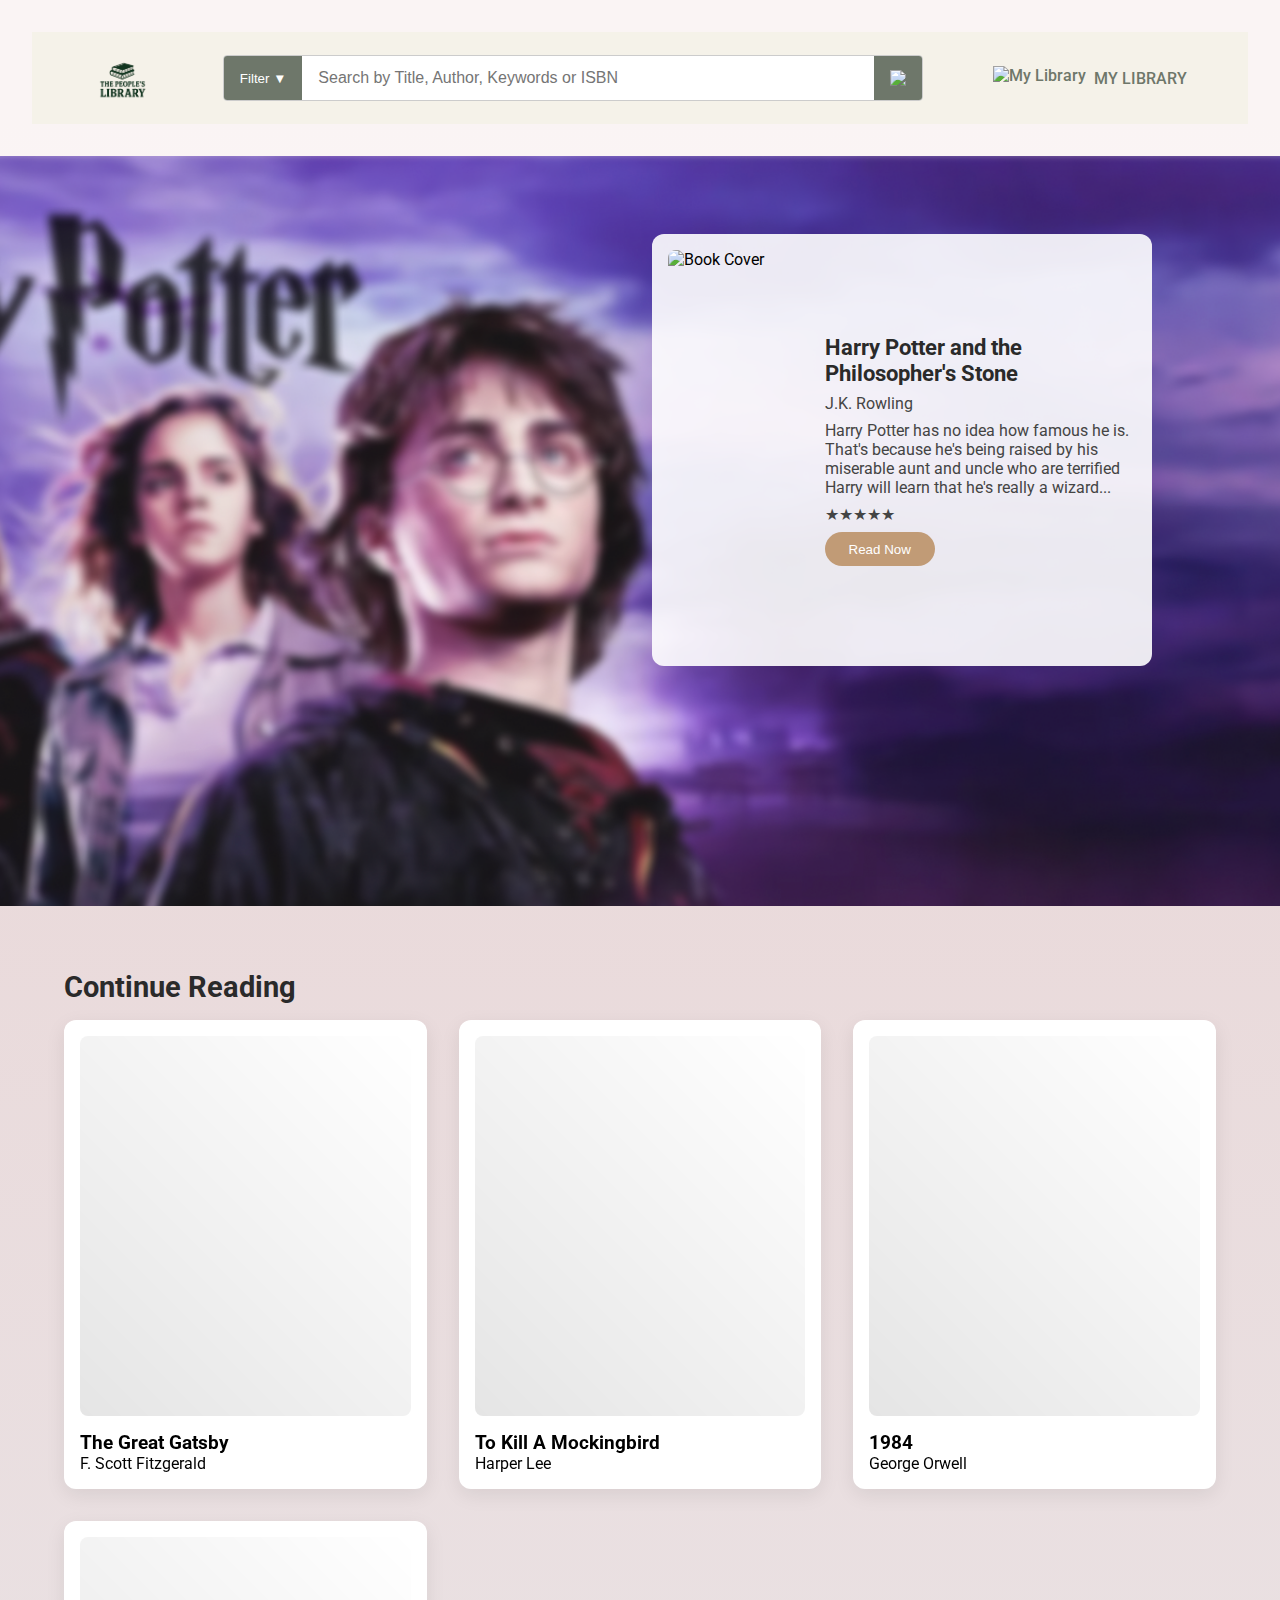
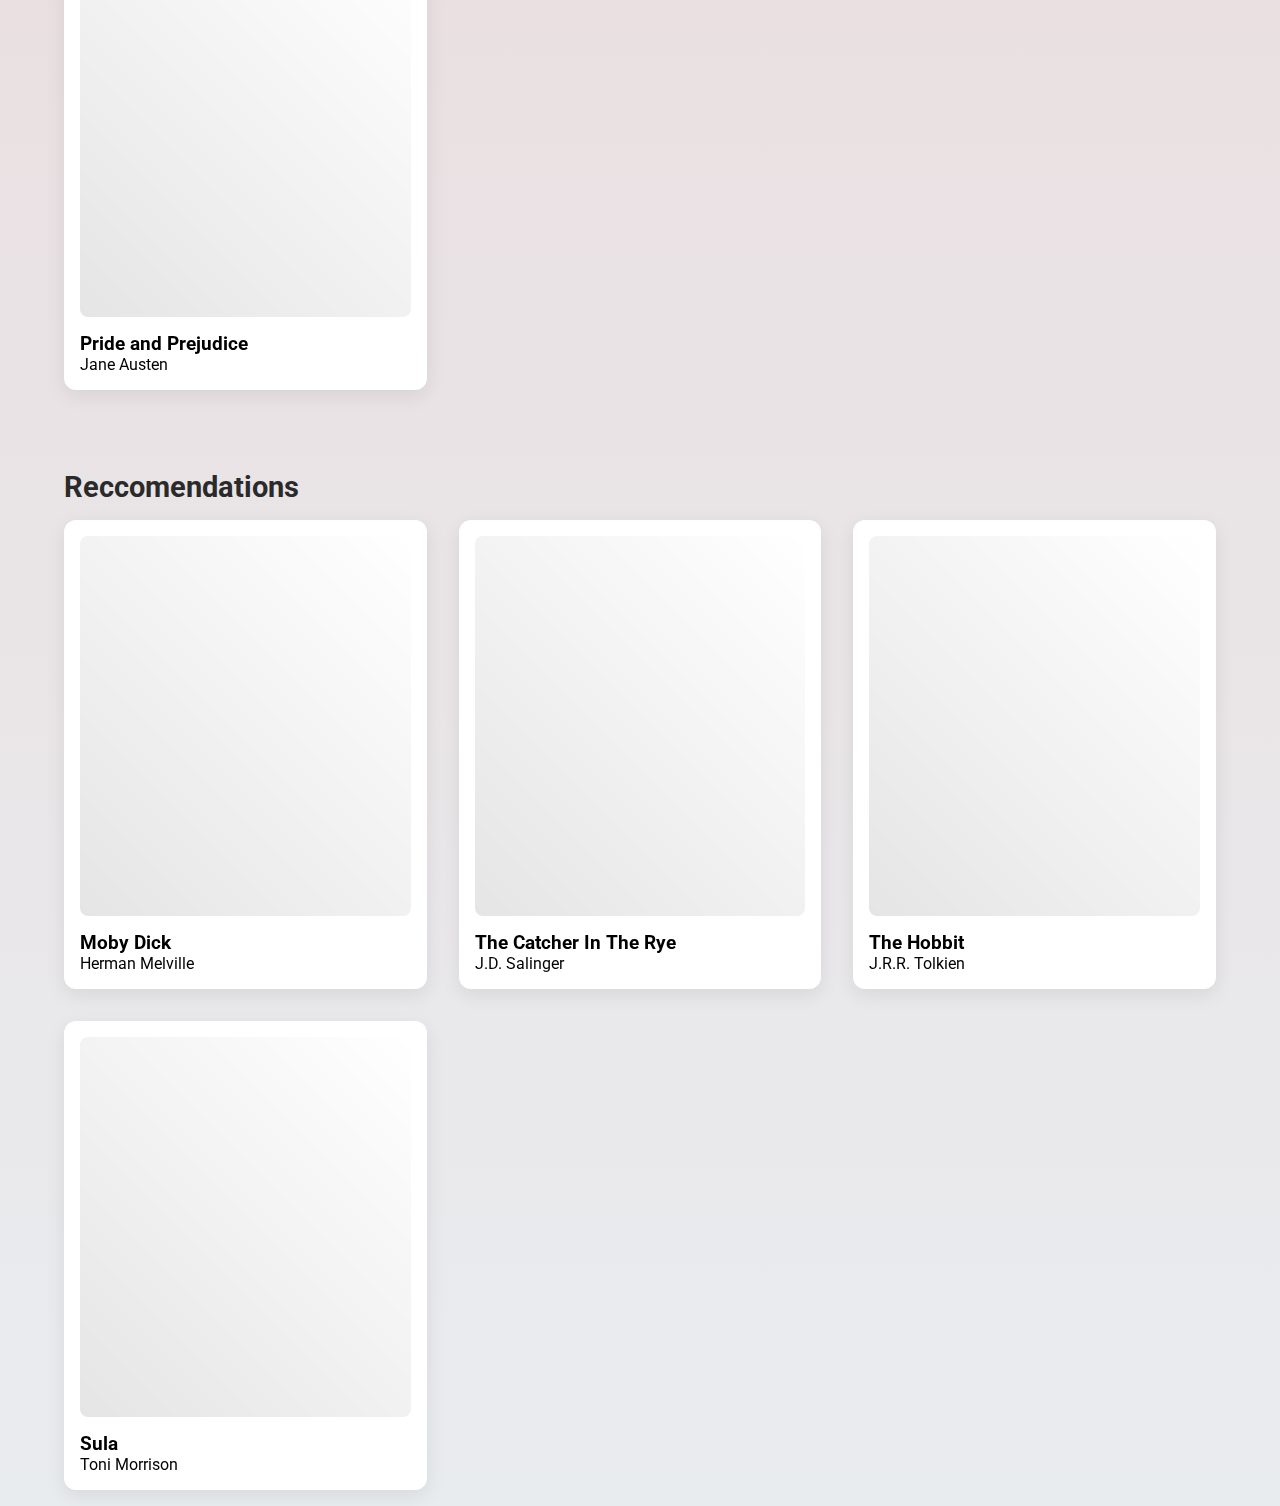
==== index.html @ e6761d96 "Fixed Big cover" ====
<!DOCTYPE html>
<html lang="en">
<head>
    <meta charset="UTF-8">
    <meta name="viewport" content="width=device-width, initial-scale=1.0">
    <title>Modern Bookstore</title>
    <link href="https://fonts.googleapis.com/css2?family=Roboto:wght@300;400;700&display=swap" rel="stylesheet">
    <link href="style.css" rel="stylesheet">
</head>
<body>
    <header>
        <div class="navbar">
            <img src="images/peoples_logo.png" alt="Logo" class="logo">
      
            <div class="search-container">
                <button class="filter-btn">Filter ▼</button>
                <input type="text" placeholder="Search by Title, Author, Keywords or ISBN" class="search-bar">
                <button class="search-btn">
                <img src="https://www.iconsdb.com/icons/preview/white/search-13-xxl.png" alt="Search">
                </button>
            </div>
      
            <div class="nav-buttons">
                <img src="images/logo.png" alt="My Library">
                <span>MY LIBRARY</span>
            </div>
        </div>
    </header>
      
    
    <div class="top-image-banner">
        <img src="images/Harry_potter.png" alt="Banner Image">
      
        <div class="banner-content">
          <img src="https://m.media-amazon.com/images/I/81q77Q39nEL.jpg" style="height: 400px" alt="Book Cover" class="banner-book">
      
          <div class="banner-text">
            <h2>Harry Potter and the Philosopher's Stone</h2>
            <p>J.K. Rowling</p>
            <p>Harry Potter has no idea how famous he is. That's because he's being raised by his miserable aunt and uncle who are terrified Harry will learn that he's really a wizard...</p>
            <p>★★★★★</p>
            <button class="read-btn">Read Now</button>
          </div>
        </div>
      </div>
      
    
    <h2 class="section-header">Continue Reading</h2>

    <div class="book-grid">
        <div class="book-card">
            <div class="book-cover" style="background-image: url('https://images.squarespace-cdn.com/content/51c20371e4b09c37644d200e/1533844677260-1I3RXCYBU8INXCAB8MP1/GATSBYORIGINALCOVERART-facebook.jpg?format=1500w&content-type=image%2Fjpeg')"></div>
            <h3>The Great Gatsby</h3>
            <p>F. Scott Fitzgerald</p>
        </div>
        <div class="book-card">
          <div class="book-cover" style="background-image: url('https://i0.wp.com/www.mindfulmuslimreader.com/wp-content/uploads/2022/10/mockingbird-e1677701734505.webp?fit=988%2C1607&ssl=1')"></div>
          <h3>To Kill A Mockingbird</h3>
          <p>Harper Lee</p>
        </div>
        <div class="book-card">
            <div class="book-cover" style="background-image: url('https://m.media-amazon.com/images/I/71rpa1-kyvL._AC_UF1000,1000_QL80_.jpg')"></div>
            <h3>1984</h3>
            <p>George Orwell</p>
        </div>
        <div class="book-card">
            <div class="book-cover" style="background-image: url('https://m.media-amazon.com/images/I/81a3sr-RgdL.jpg')"></div>
            <h3>Pride and Prejudice</h3>
            <p>Jane Austen</p>
        </div>
    </div>

    <h2 class="section-header">Reccomendations</h2>
    <div class="book-grid">
        <div class="book-card">
            <div class="book-cover" style="background-image: url('https://m.media-amazon.com/images/I/91xNmlf86yL.jpg')"></div>
            <h3>Moby Dick</h3>
            <p>Herman Melville</p>
        </div>
        <div class="book-card">
          <div class="book-cover" style="background-image: url('https://m.media-amazon.com/images/I/8125BDk3l9L.jpg')"></div>
          <h3>The Catcher In The Rye</h3>
          <p>J.D. Salinger</p>
        </div>
        <div class="book-card">
            <div class="book-cover" style="background-image: url('https://m.media-amazon.com/images/I/712cDO7d73L.jpg')"></div>
            <h3>The Hobbit</h3>
            <p>J.R.R. Tolkien</p>
        </div>
        <div class="book-card">
            <div class="book-cover" style="background-image: url('https://m.media-amazon.com/images/I/51q49Ods+SL.jpg')"></div>
            <h3>Sula</h3>
            <p>Toni Morrison</p>
        </div>
    </div>
        
    </div>
</body>
</html>
---- style.css ----
:root {
  --primary: #2a2a2a;
  --accent: #c19b76;
  --transition: all 0.3s cubic-bezier(0.25, 0.46, 0.45, 0.94);
}

* {
  box-sizing: border-box;
  margin: 0;
  padding: 0;
}

body {
  font-family: 'Roboto', sans-serif;
  background: linear-gradient(180deg, #ead3d3 0%, #e9ecef 100%);
}


/* Header animations */
header {
  background-color: rgba(255, 255, 255, 0.75);
  padding: 2rem;
  box-shadow: 0 4px 15px rgba(0,0,0,0.1);
  animation: headerSlide 1s ease-out;
}

@keyframes headerSlide {
  from { transform: translateY(-100%); }
  to { transform: translateY(0); }
}

nav ul {
  display: flex;
  justify-content: center;
  list-style: none;
  gap: 2rem;
}

nav a {
  color: white;
  text-decoration: none;
  position: relative;
  padding: 0.5rem;
  transition: var(--transition);
}

nav a::after {
  content: '';
  position: absolute;
  width: 0;
  height: 2px;
  bottom: 0;
  left: 0;
  background: var(--accent);
  transition: var(--transition);
}

nav a:hover::after {
  width: 100%;
}

/* Book grid animations */
.book-grid {
  display: grid;
  grid-template-columns: repeat(auto-fill, minmax(280px, 1fr));
  gap: 2rem;
  padding: 1rem 5%;
  max-width: 1440px;
  margin: 0 auto;
}

.book-card {
  background: white;
  border-radius: 12px;
  padding: 1.0rem;
  box-shadow: 0 6px 20px rgba(0,0,0,0.08);
  transition: var(--transition);
  cursor: pointer;
  transform-style: preserve-3d;
}

.book-card:hover {
  transform: translateY(-10px) rotateX(5deg) rotateY(5deg);
  box-shadow: 0 12px 30px rgba(0,0,0,0.15);
}

.book-cover {
  height: 380px;
  background-size: cover;
  background-position: center;
  border-radius: 8px;
  margin-bottom: 1rem;
  position: relative;
  overflow: hidden;
}

.book-cover::after {
  content: '';
  position: absolute;
  top: 0;
  left: 0;
  width: 100%;
  height: 100%;
  background: linear-gradient(45deg, rgba(0,0,0,0.1) 0%, transparent 100%);
  transition: var(--transition);
}

.book-card:hover .book-cover::after {
  background: linear-gradient(45deg, rgba(0,0,0,0.05) 0%, transparent 100%);
}

.book-ad {
  padding: 4rem 5%;
  max-width: 1440px;
  margin: 0 auto 4rem auto;
}

.ad-content {
  display: flex;
  align-items: center;
  gap: 3rem;
  background: white;
  border-radius: 16px;
  padding: 2rem;
  box-shadow: 0 6px 20px rgba(0,0,0,0.1);
  overflow: hidden;
  animation: fadeIn 1.2s ease-in-out;
}

.ad-content img {
  width: 280px;
  border-radius: 12px;
}

.ad-text h2 {
  font-size: 2.5rem;
  color: var(--primary);
  margin-bottom: 1rem;
}

.ad-text p {
  font-size: 1.2rem;
  margin-bottom: 2rem;
  color: #555;
}

.ad-btn {
  background: var(--accent);
  color: white;
  padding: 0.8rem 2rem;
  border: none;
  border-radius: 50px;
  text-decoration: none;
  font-weight: bold;
  transition: var(--transition);
}

.ad-btn:hover {
  background: #a37858;
}

@keyframes fadeIn {
  from { opacity: 0; transform: translateY(20px); }
  to { opacity: 1; transform: translateY(0); }
}

@media (max-width: 768px) {
  .ad-content {
    flex-direction: column;
    text-align: center;
  }
  
  .ad-content img {
    width: 100%;
  }
}


/* Responsive design */
@media (max-width: 768px) {
  .book-grid {
      grid-template-columns: 1fr;
      padding: 2rem;
  }
  
  nav ul {
      flex-direction: column;
      text-align: center;
  }
}
.top-image-banner {
  width: 100%;
  overflow: hidden;
  margin: 0 auto;
}

.top-image-banner img {
  width: 100%;           /* Always full width */
  height: 750px;         /* Control the height */
  object-fit: cover;     /* Crop vertically but never squish */
  display: block;
}

.section-header {
  font-size: 1.8rem;     /* Smaller text */
  color: var(--primary);
  margin-top: 4rem;
  margin-bottom: 0rem;
  padding-left: 5%;      /* Aligns with book-grid left padding */
  animation: fadeIn 1s ease-in-out;
}

.top-image-banner {
  width: 100%;
  overflow: hidden;
  margin: 0 auto;
}

.top-image-banner img {
  width: 100%;           /* Always full width */
  height: 750px;         /* Control the height */
  object-fit: cover;     /* Crop vertically but never squish */
  display: block;
}

.navbar {
  display: flex;
  align-items: center;
  justify-content: space-between;
  padding: 1rem 5%;
  background-color: #f5f2e9; /* soft cream background */
}

.logo {
  height: 60px;
  width: auto;
}

.search-container {
  display: flex;
  flex: 1;
  max-width: 700px;
  margin: 0 2rem;
  background: white;
  border-radius: 4px;
  overflow: hidden;
  border: 1px solid #ccc;
}

.filter-btn, .search-btn {
  background: #6e776a;
  color: white;
  border: none;
  padding: 0 1rem;
  cursor: pointer;
  display: flex;
  align-items: center;
  justify-content: center;
}

.search-btn img {
  width: 16px;
  height: 16px;
}

.search-bar {
  flex: 1;
  padding: 0.8rem 1rem;
  border: none;
  outline: none;
  font-size: 1rem;
}

.nav-buttons {
  display: flex;
  align-items: center;
  gap: 0.5rem;
  color: #6e776a;
  font-family: 'Roboto', sans-serif;
  font-weight: 500;
}

.nav-buttons img {
  height: 24px;
  width: auto;
}

.banner-content {
  position: absolute;
  right: 10%;
  top: 50%;
  transform: translateY(-50%);
  display: flex;
  gap: 2rem;
  align-items: center;
  background: rgba(255, 255, 255, 0.9);
  padding: 1rem;
  border-radius: 12px;
  max-width: 500px;
}

.banner-book {
  width: 140px;
  border-radius: 8px;
}

.banner-text h2 {
  font-size: 1.4rem;
  color: var(--primary);
  margin-bottom: 0.5rem;
}

.banner-text p {
  margin-bottom: 0.5rem;
  color: #444;
}

.read-btn {
  background: var(--accent);
  color: white;
  padding: 0.6rem 1.5rem;
  border: none;
  border-radius: 50px;
  cursor: pointer;
  transition: var(--transition);
}

.read-btn:hover {
  background: #a37858;
}
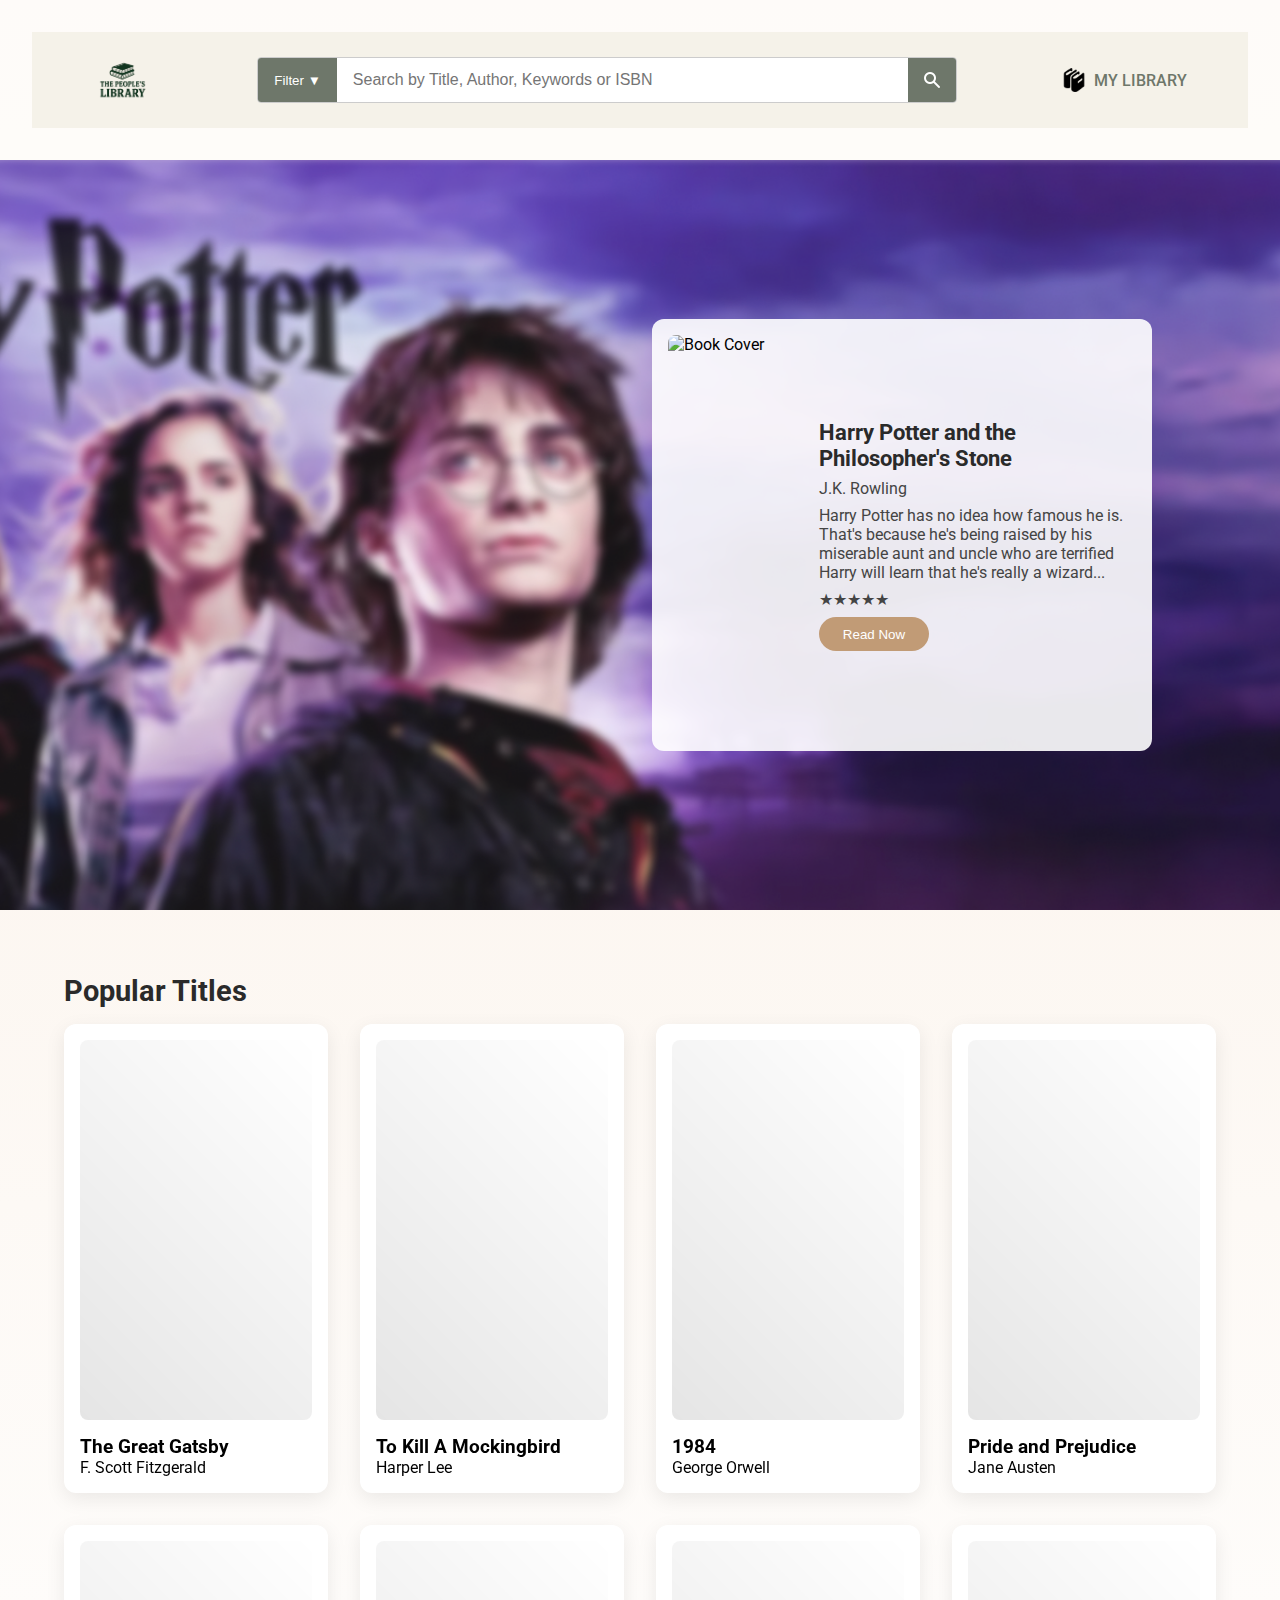
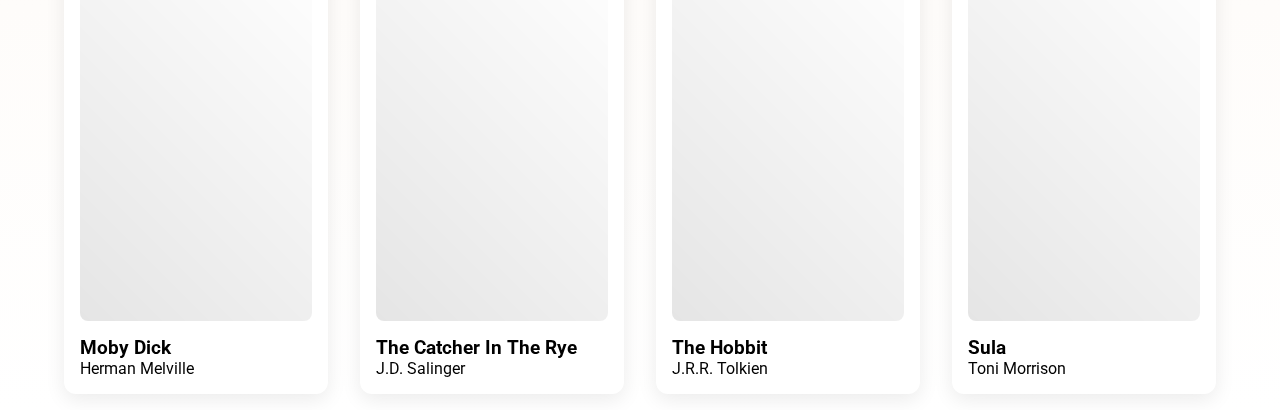
==== commit df931419: "New search dynamic" ====
--- a/index.html
+++ b/index.html
@@ -1,5 +1,6 @@
 <!DOCTYPE html>
 <html lang="en">
+
 <head>
     <meta charset="UTF-8">
     <meta name="viewport" content="width=device-width, initial-scale=1.0">
@@ -7,93 +8,139 @@
     <link href="https://fonts.googleapis.com/css2?family=Roboto:wght@300;400;700&display=swap" rel="stylesheet">
     <link href="style.css" rel="stylesheet">
 </head>
+
 <body>
     <header>
         <div class="navbar">
-            <img src="images/peoples_logo.png" alt="Logo" class="logo">
-      
+            <a href="index.html">
+                <img src="images/peoples_logo.png" alt="Logo" class="logo">
+            </a>
+
             <div class="search-container">
                 <button class="filter-btn">Filter ▼</button>
-                <input type="text" placeholder="Search by Title, Author, Keywords or ISBN" class="search-bar">
-                <button class="search-btn">
-                <img src="https://www.iconsdb.com/icons/preview/white/search-13-xxl.png" alt="Search">
+                <input type="text" id="searchInput" placeholder="Search by Title, Author, Keywords or ISBN"
+                    class="search-bar">
+                <button class="search-btn" id="searchBtn" type="button">
+                    <img src="images/magnifying_glass.png" alt="Search">
                 </button>
             </div>
-      
-            <div class="nav-buttons">
-                <img src="images/logo.png" alt="My Library">
+
+            <a href="my-library.html" class="nav-buttons">
+                <img src="images/books.png" alt="My Library">
                 <span>MY LIBRARY</span>
+            </a>
+        </div>
+    </header>
+
+
+    <div class="top-image-banner" id="topBanner">
+        <img src="images/Harry_potter.png" alt="Banner Image">
+
+        <div class="banner-content">
+            <img src="https://m.media-amazon.com/images/I/81q77Q39nEL.jpg" style="height: 400px" alt="Book Cover"
+                class="banner-book">
+
+            <div class="banner-text">
+                <h2>Harry Potter and the Philosopher's Stone</h2>
+                <p>J.K. Rowling</p>
+                <p>Harry Potter has no idea how famous he is. That's because he's being raised by his miserable aunt and
+                    uncle who are terrified Harry will learn that he's really a wizard...</p>
+                <p>★★★★★</p>
+                <button class="read-btn">Read Now</button>
             </div>
         </div>
-    </header>
-      
-    
-    <div class="top-image-banner">
-        <img src="images/Harry_potter.png" alt="Banner Image">
-      
-        <div class="banner-content">
-          <img src="https://m.media-amazon.com/images/I/81q77Q39nEL.jpg" style="height: 400px" alt="Book Cover" class="banner-book">
-      
-          <div class="banner-text">
-            <h2>Harry Potter and the Philosopher's Stone</h2>
-            <p>J.K. Rowling</p>
-            <p>Harry Potter has no idea how famous he is. That's because he's being raised by his miserable aunt and uncle who are terrified Harry will learn that he's really a wizard...</p>
-            <p>★★★★★</p>
-            <button class="read-btn">Read Now</button>
-          </div>
-        </div>
-      </div>
-      
-    
-    <h2 class="section-header">Continue Reading</h2>
+    </div>
+
+
+    <h2 class="section-header">Popular Titles</h2>
 
     <div class="book-grid">
-        <div class="book-card">
-            <div class="book-cover" style="background-image: url('https://images.squarespace-cdn.com/content/51c20371e4b09c37644d200e/1533844677260-1I3RXCYBU8INXCAB8MP1/GATSBYORIGINALCOVERART-facebook.jpg?format=1500w&content-type=image%2Fjpeg')"></div>
+        <div class="book-card" data-title="The Great Gatsby F. Scott Fitzgerald">
+            <div class="book-cover"
+                style="background-image: url('https://images.squarespace-cdn.com/content/51c20371e4b09c37644d200e/1533844677260-1I3RXCYBU8INXCAB8MP1/GATSBYORIGINALCOVERART-facebook.jpg?format=1500w&content-type=image%2Fjpeg')">
+            </div>
             <h3>The Great Gatsby</h3>
             <p>F. Scott Fitzgerald</p>
         </div>
-        <div class="book-card">
-          <div class="book-cover" style="background-image: url('https://i0.wp.com/www.mindfulmuslimreader.com/wp-content/uploads/2022/10/mockingbird-e1677701734505.webp?fit=988%2C1607&ssl=1')"></div>
-          <h3>To Kill A Mockingbird</h3>
-          <p>Harper Lee</p>
+        <div class="book-card" data-title="To Kill A Mockingbird Harper Lee">
+            <div class="book-cover"
+                style="background-image: url('https://i0.wp.com/www.mindfulmuslimreader.com/wp-content/uploads/2022/10/mockingbird-e1677701734505.webp?fit=988%2C1607&ssl=1')">
+            </div>
+            <h3>To Kill A Mockingbird</h3>
+            <p>Harper Lee</p>
         </div>
-        <div class="book-card">
-            <div class="book-cover" style="background-image: url('https://m.media-amazon.com/images/I/71rpa1-kyvL._AC_UF1000,1000_QL80_.jpg')"></div>
+        <div class="book-card" data-title="1984 George Orwell">
+            <div class="book-cover"
+                style="background-image: url('https://m.media-amazon.com/images/I/71rpa1-kyvL._AC_UF1000,1000_QL80_.jpg')">
+            </div>
             <h3>1984</h3>
             <p>George Orwell</p>
         </div>
-        <div class="book-card">
-            <div class="book-cover" style="background-image: url('https://m.media-amazon.com/images/I/81a3sr-RgdL.jpg')"></div>
+        <div class="book-card" data-title="Pride and Prejudice Jane Austen">
+            <div class="book-cover"
+                style="background-image: url('https://m.media-amazon.com/images/I/81a3sr-RgdL.jpg')"></div>
             <h3>Pride and Prejudice</h3>
             <p>Jane Austen</p>
         </div>
-    </div>
-
-    <h2 class="section-header">Reccomendations</h2>
-    <div class="book-grid">
-        <div class="book-card">
-            <div class="book-cover" style="background-image: url('https://m.media-amazon.com/images/I/91xNmlf86yL.jpg')"></div>
+        <div class="book-card" data-title="Moby Dick Herman Melville">
+            <div class="book-cover"
+                style="background-image: url('https://m.media-amazon.com/images/I/91xNmlf86yL.jpg')"></div>
             <h3>Moby Dick</h3>
             <p>Herman Melville</p>
         </div>
-        <div class="book-card">
-          <div class="book-cover" style="background-image: url('https://m.media-amazon.com/images/I/8125BDk3l9L.jpg')"></div>
-          <h3>The Catcher In The Rye</h3>
-          <p>J.D. Salinger</p>
+        <div class="book-card" data-title="The Cather In the Rye J.D. Salinger">
+            <div class="book-cover"
+                style="background-image: url('https://m.media-amazon.com/images/I/8125BDk3l9L.jpg')"></div>
+            <h3>The Catcher In The Rye</h3>
+            <p>J.D. Salinger</p>
         </div>
-        <div class="book-card">
-            <div class="book-cover" style="background-image: url('https://m.media-amazon.com/images/I/712cDO7d73L.jpg')"></div>
+        <div class="book-card" data-title="The Hobbit J.R.R. Tolkien">
+            <div class="book-cover"
+                style="background-image: url('https://m.media-amazon.com/images/I/712cDO7d73L.jpg')"></div>
             <h3>The Hobbit</h3>
             <p>J.R.R. Tolkien</p>
         </div>
-        <div class="book-card">
-            <div class="book-cover" style="background-image: url('https://m.media-amazon.com/images/I/51q49Ods+SL.jpg')"></div>
+        <div class="book-card" data-title="Sula Toni Morrison">
+            <div class="book-cover"
+                style="background-image: url('https://m.media-amazon.com/images/I/51q49Ods+SL.jpg')"></div>
             <h3>Sula</h3>
             <p>Toni Morrison</p>
         </div>
     </div>
-        
+
     </div>
+
+    <script>
+        const searchInput = document.getElementById('searchInput');
+        const searchBtn = document.getElementById('searchBtn');
+        const bookCards = document.querySelectorAll('.book-card');
+        const topBanner = document.getElementById('topBanner');
+
+        function filterBooks() {
+            const query = searchInput.value.toLowerCase().trim();
+
+            bookCards.forEach(card => {
+                const title = card.getAttribute('data-title').toLowerCase();
+                card.style.display = title.includes(query) ? 'block' : 'none';
+            });
+        }
+
+        // Hide/show banner based on search input
+        searchInput.addEventListener('input', () => {
+            if (searchInput.value.trim() !== '') {
+                topBanner.style.display = 'none';
+            } else {
+                topBanner.style.display = 'block';
+            }
+        });
+
+        searchInput.addEventListener('keydown', function (e) {
+            if (e.key === 'Enter') filterBooks();
+        });
+
+        searchBtn.addEventListener('click', filterBooks);
+    </script>
+
 </body>
+
 </html>--- a/style.css
+++ b/style.css
@@ -12,8 +12,9 @@
 
 body {
   font-family: 'Roboto', sans-serif;
-  background: linear-gradient(180deg, #ead3d3 0%, #e9ecef 100%);
-}
+  background: linear-gradient(180deg, #faf0e6 0%, #ffffff 100%);
+}
+
 
 
 /* Header animations */
@@ -62,7 +63,7 @@
 /* Book grid animations */
 .book-grid {
   display: grid;
-  grid-template-columns: repeat(auto-fill, minmax(280px, 1fr));
+  grid-template-columns: repeat(4, 1fr);
   gap: 2rem;
   padding: 1rem 5%;
   max-width: 1440px;
@@ -189,6 +190,7 @@
   }
 }
 .top-image-banner {
+  position: relative;
   width: 100%;
   overflow: hidden;
   margin: 0 auto;
@@ -278,6 +280,7 @@
   color: #6e776a;
   font-family: 'Roboto', sans-serif;
   font-weight: 500;
+  text-decoration: none;  /* removes underline */
 }
 
 .nav-buttons img {
@@ -287,11 +290,11 @@
 
 .banner-content {
   position: absolute;
-  right: 10%;
-  top: 50%;
-  transform: translateY(-50%);
-  display: flex;
-  gap: 2rem;
+  top: 50%;           /* Vertical center */
+  right: 10%;         /* Distance from the right edge */
+  transform: translateY(-50%); /* Perfect vertical center */
+  display: flex;
+  gap: 1.5rem;
   align-items: center;
   background: rgba(255, 255, 255, 0.9);
   padding: 1rem;
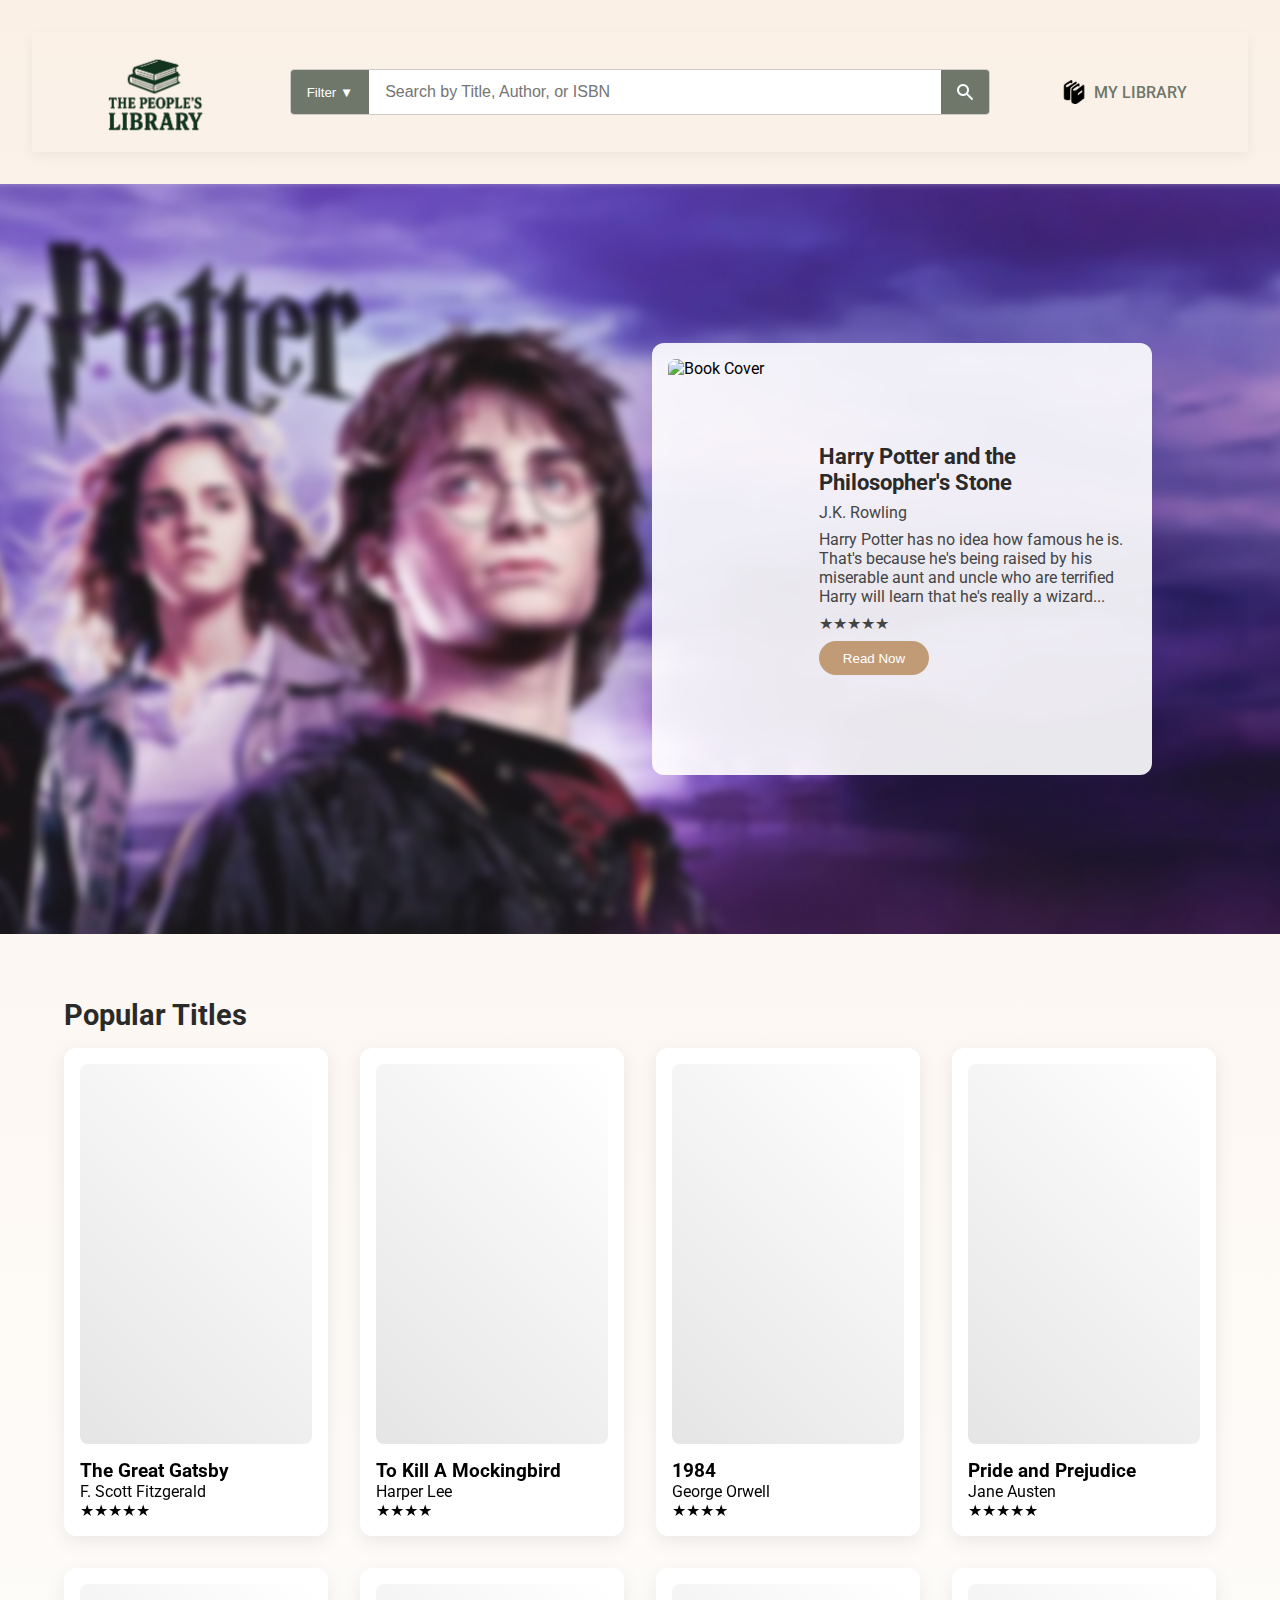
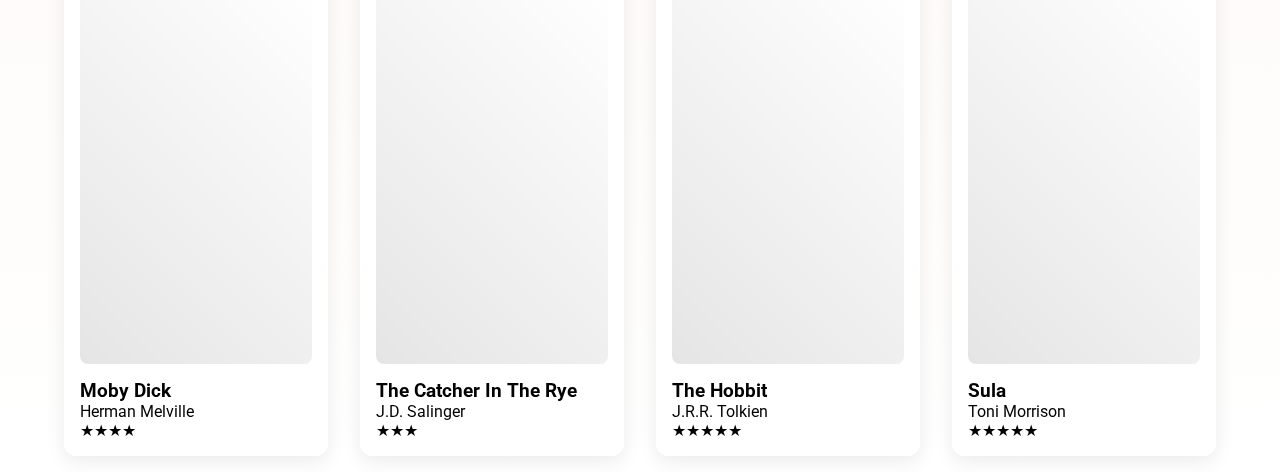
==== commit 34d38e2a: "Adding most recent changes" ====
--- a/index.html
+++ b/index.html
@@ -18,7 +18,7 @@
 
             <div class="search-container">
                 <button class="filter-btn">Filter ▼</button>
-                <input type="text" id="searchInput" placeholder="Search by Title, Author, Keywords or ISBN"
+                <input type="text" id="searchInput" placeholder="Search by Title, Author, or ISBN"
                     class="search-bar">
                 <button class="search-btn" id="searchBtn" type="button">
                     <img src="images/magnifying_glass.png" alt="Search">
@@ -61,6 +61,7 @@
             </div>
             <h3>The Great Gatsby</h3>
             <p>F. Scott Fitzgerald</p>
+            <p>★★★★★</p>
         </div>
         <div class="book-card" data-title="To Kill A Mockingbird Harper Lee">
             <div class="book-cover"
@@ -68,6 +69,7 @@
             </div>
             <h3>To Kill A Mockingbird</h3>
             <p>Harper Lee</p>
+            <p>★★★★</p>
         </div>
         <div class="book-card" data-title="1984 George Orwell">
             <div class="book-cover"
@@ -75,36 +77,42 @@
             </div>
             <h3>1984</h3>
             <p>George Orwell</p>
+            <p>★★★★</p>
         </div>
         <div class="book-card" data-title="Pride and Prejudice Jane Austen">
             <div class="book-cover"
                 style="background-image: url('https://m.media-amazon.com/images/I/81a3sr-RgdL.jpg')"></div>
             <h3>Pride and Prejudice</h3>
             <p>Jane Austen</p>
+            <p>★★★★★</p>
         </div>
         <div class="book-card" data-title="Moby Dick Herman Melville">
             <div class="book-cover"
                 style="background-image: url('https://m.media-amazon.com/images/I/91xNmlf86yL.jpg')"></div>
             <h3>Moby Dick</h3>
             <p>Herman Melville</p>
+            <p>★★★★</p>
         </div>
         <div class="book-card" data-title="The Cather In the Rye J.D. Salinger">
             <div class="book-cover"
                 style="background-image: url('https://m.media-amazon.com/images/I/8125BDk3l9L.jpg')"></div>
             <h3>The Catcher In The Rye</h3>
             <p>J.D. Salinger</p>
+            <p>★★★</p>
         </div>
         <div class="book-card" data-title="The Hobbit J.R.R. Tolkien">
             <div class="book-cover"
                 style="background-image: url('https://m.media-amazon.com/images/I/712cDO7d73L.jpg')"></div>
             <h3>The Hobbit</h3>
             <p>J.R.R. Tolkien</p>
+            <p>★★★★★</p>
         </div>
         <div class="book-card" data-title="Sula Toni Morrison">
             <div class="book-cover"
                 style="background-image: url('https://m.media-amazon.com/images/I/51q49Ods+SL.jpg')"></div>
             <h3>Sula</h3>
             <p>Toni Morrison</p>
+            <p>★★★★★</p>
         </div>
     </div>
 
--- a/style.css
+++ b/style.css
@@ -19,7 +19,6 @@
 
 /* Header animations */
 header {
-  background-color: rgba(255, 255, 255, 0.75);
   padding: 2rem;
   box-shadow: 0 4px 15px rgba(0,0,0,0.1);
   animation: headerSlide 1s ease-out;
@@ -227,16 +226,20 @@
 
 .navbar {
   display: flex;
+  height: 120px;
   align-items: center;
   justify-content: space-between;
   padding: 1rem 5%;
-  background-color: #f5f2e9; /* soft cream background */
+  background-color: transparent; /* soft cream background */
+  /* background: linear-gradient(to right, #f8f4ec, #e7e3d8); */
+  box-shadow: 0 4px 12px rgba(0,0,0,0.05);
 }
 
 .logo {
-  height: 60px;
+  height: 125px; /* was 150px */
   width: auto;
 }
+
 
 .search-container {
   display: flex;
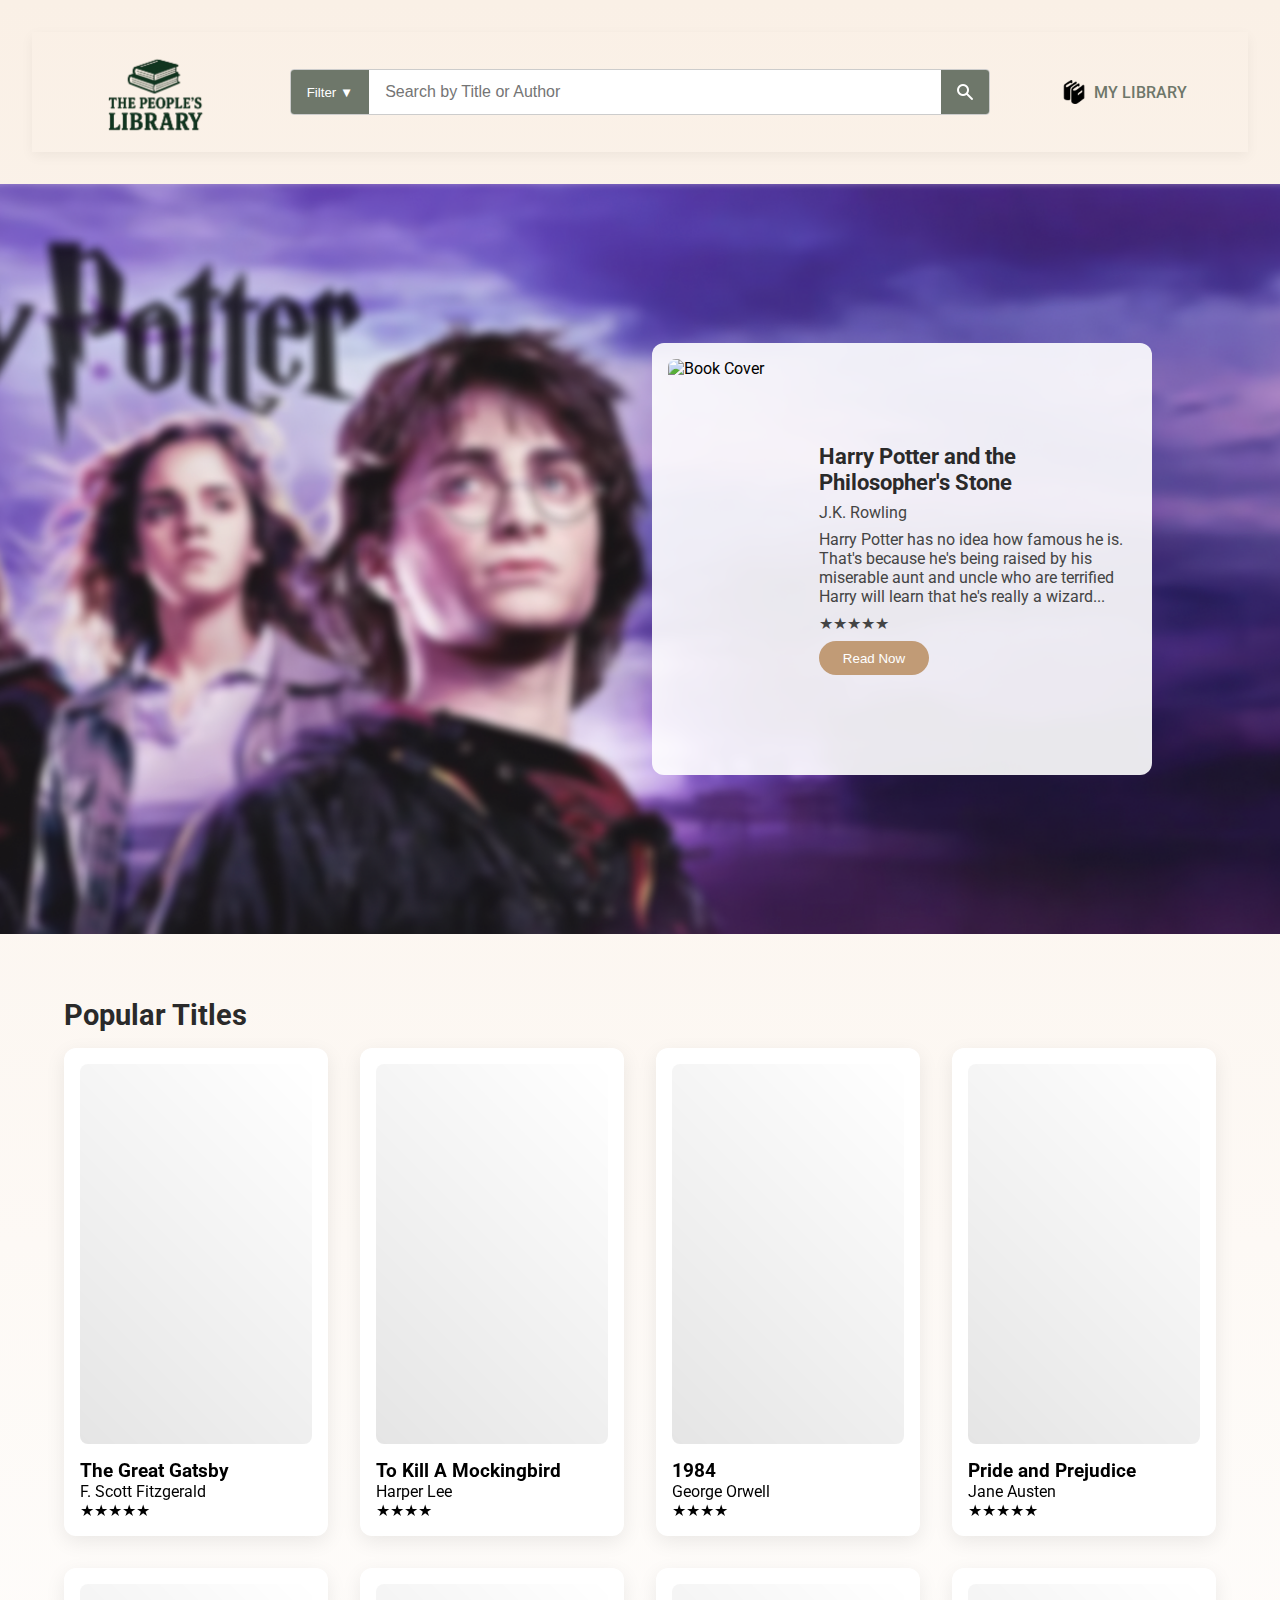
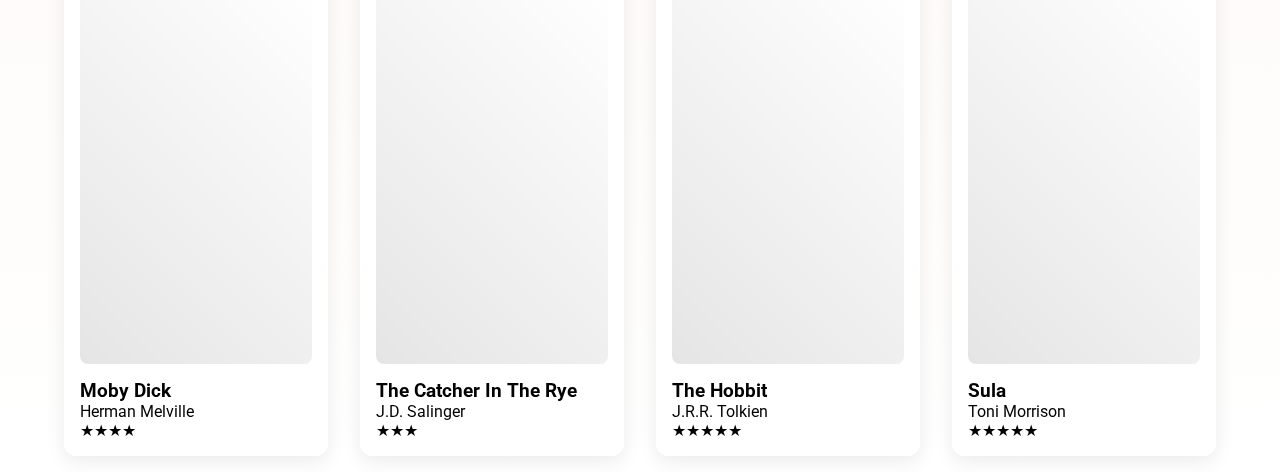
==== commit 51d19008: "Changed text in searchbar" ====
--- a/index.html
+++ b/index.html
@@ -18,7 +18,7 @@
 
             <div class="search-container">
                 <button class="filter-btn">Filter ▼</button>
-                <input type="text" id="searchInput" placeholder="Search by Title, Author, or ISBN"
+                <input type="text" id="searchInput" placeholder="Search by Title or Author"
                     class="search-bar">
                 <button class="search-btn" id="searchBtn" type="button">
                     <img src="images/magnifying_glass.png" alt="Search">
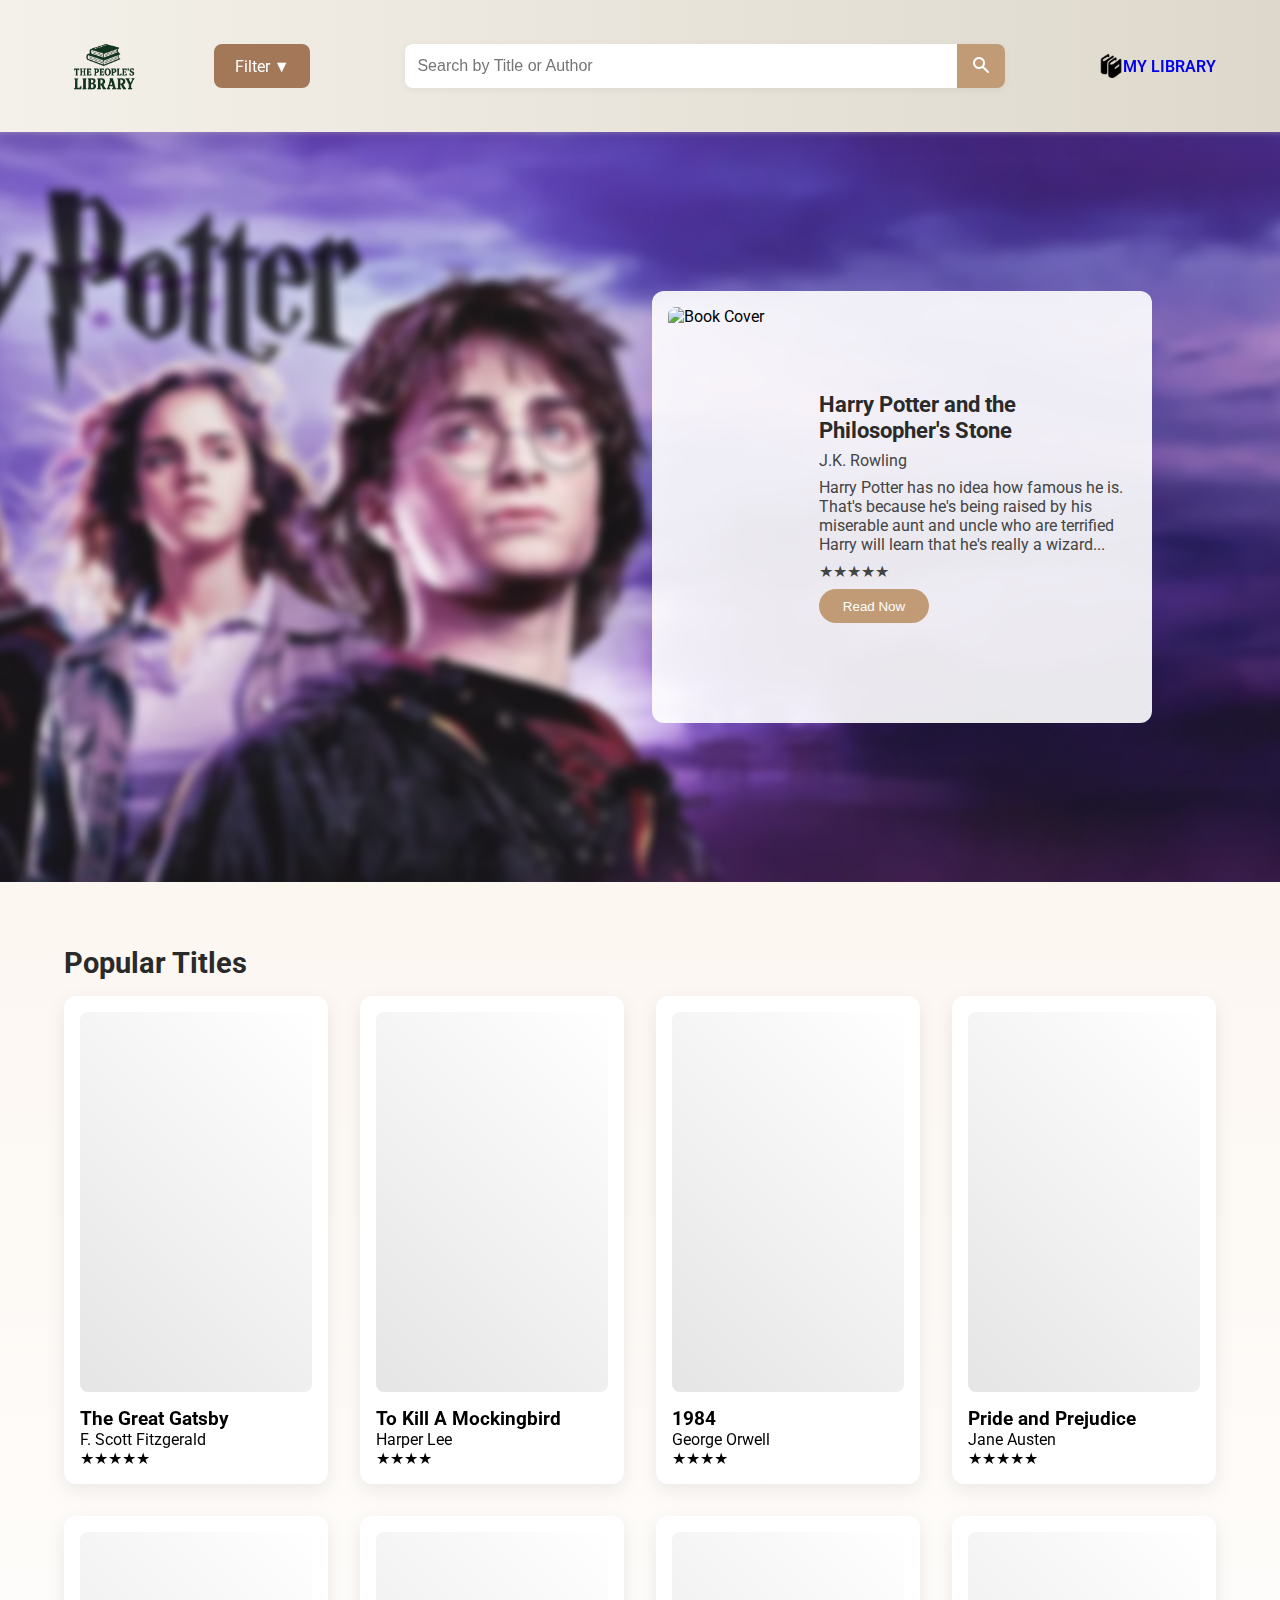
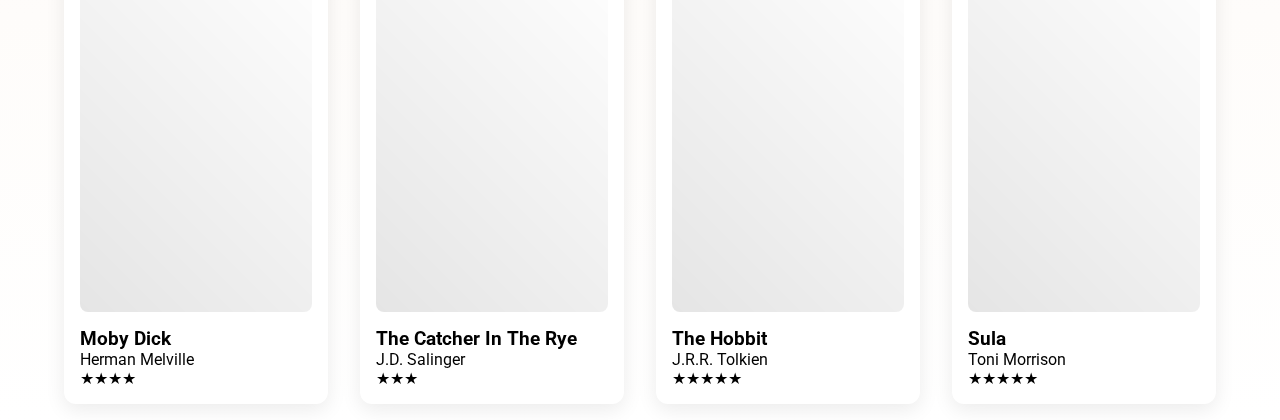
==== commit a834d2f7: "errrrrrr" ====
--- a/index.html
+++ b/index.html
@@ -16,8 +16,22 @@
                 <img src="images/peoples_logo.png" alt="Logo" class="logo">
             </a>
 
+            <nav>
+                <ul>
+                  <li>
+                    <a href="#">Filter ▼</a>
+                        <ul class="dropdown">
+                        <li><a href="#">★★★★★</a></li>
+                        <li><a href="#">★★★★</a></li>
+                        <li><a href="#">★★★</a></li>
+                        <li><a href="#">★★</a></li>
+                        <li><a href="#">★</a></li>
+                    </ul>
+                  </li>
+                </ul>
+            </nav>
+
             <div class="search-container">
-                <button class="filter-btn">Filter ▼</button>
                 <input type="text" id="searchInput" placeholder="Search by Title or Author"
                     class="search-bar">
                 <button class="search-btn" id="searchBtn" type="button">
--- a/style.css
+++ b/style.css
@@ -15,13 +15,14 @@
   background: linear-gradient(180deg, #faf0e6 0%, #ffffff 100%);
 }
 
-
-
-/* Header animations */
 header {
-  padding: 2rem;
-  box-shadow: 0 4px 15px rgba(0,0,0,0.1);
-  animation: headerSlide 1s ease-out;
+  padding: 1.5rem 5%;
+  background: linear-gradient(to right, #f4f1ea, #ded8cc);
+  box-shadow: 0 6px 20px rgba(0, 0, 0, 0.08);
+  position: sticky;
+  top: 0;
+  z-index: 1000;
+  animation: headerSlide 0.6s ease-in-out;
 }
 
 @keyframes headerSlide {
@@ -29,11 +30,21 @@
   to { transform: translateY(0); }
 }
 
+/* Navbar */
+nav {
+  background: none;
+}
+
 nav ul {
   display: flex;
   justify-content: center;
   list-style: none;
   gap: 2rem;
+  position: relative;
+}
+
+nav ul li {
+  position: relative;
 }
 
 nav a {
@@ -59,7 +70,40 @@
   width: 100%;
 }
 
-/* Book grid animations */
+nav ul li ul.dropdown {
+  display: none;
+  position: absolute;
+  background: white;
+  top: 100%;
+  left: 0;
+  min-width: 180px;
+  box-shadow: 0 4px 12px rgba(0, 0, 0, 0.1);
+  border-radius: 8px;
+  z-index: 999;
+}
+
+nav ul li:hover ul.dropdown {
+  display: block;
+}
+
+nav ul li ul.dropdown li {
+  display: block;
+}
+
+nav ul li ul.dropdown li a {
+  padding: 10px 15px;
+  color: var(--primary);
+  display: block;
+  text-align: left;
+  white-space: nowrap;
+  transition: var(--transition);
+}
+
+nav ul li ul.dropdown li a:hover {
+  background: var(--accent);
+  color: white;
+}
+
 .book-grid {
   display: grid;
   grid-template-columns: repeat(4, 1fr);
@@ -164,30 +208,6 @@
   to { opacity: 1; transform: translateY(0); }
 }
 
-@media (max-width: 768px) {
-  .ad-content {
-    flex-direction: column;
-    text-align: center;
-  }
-  
-  .ad-content img {
-    width: 100%;
-  }
-}
-
-
-/* Responsive design */
-@media (max-width: 768px) {
-  .book-grid {
-      grid-template-columns: 1fr;
-      padding: 2rem;
-  }
-  
-  nav ul {
-      flex-direction: column;
-      text-align: center;
-  }
-}
 .top-image-banner {
   position: relative;
   width: 100%;
@@ -196,71 +216,65 @@
 }
 
 .top-image-banner img {
-  width: 100%;           /* Always full width */
-  height: 750px;         /* Control the height */
-  object-fit: cover;     /* Crop vertically but never squish */
+  width: 100%;
+  height: 750px;
+  object-fit: cover;
   display: block;
 }
 
 .section-header {
-  font-size: 1.8rem;     /* Smaller text */
+  font-size: 1.8rem;
   color: var(--primary);
   margin-top: 4rem;
   margin-bottom: 0rem;
-  padding-left: 5%;      /* Aligns with book-grid left padding */
+  padding-left: 5%;
   animation: fadeIn 1s ease-in-out;
 }
 
-.top-image-banner {
-  width: 100%;
-  overflow: hidden;
-  margin: 0 auto;
-}
-
-.top-image-banner img {
-  width: 100%;           /* Always full width */
-  height: 750px;         /* Control the height */
-  object-fit: cover;     /* Crop vertically but never squish */
-  display: block;
-}
-
 .navbar {
   display: flex;
-  height: 120px;
   align-items: center;
   justify-content: space-between;
-  padding: 1rem 5%;
-  background-color: transparent; /* soft cream background */
-  /* background: linear-gradient(to right, #f8f4ec, #e7e3d8); */
-  box-shadow: 0 4px 12px rgba(0,0,0,0.05);
+  flex-wrap: wrap;
 }
 
 .logo {
-  height: 125px; /* was 150px */
-  width: auto;
-}
-
+  height: 80px;
+  transition: transform 0.3s ease;
+}
+
+.logo:hover {
+  transform: scale(1.05);
+}
 
 .search-container {
-  display: flex;
   flex: 1;
-  max-width: 700px;
-  margin: 0 2rem;
-  background: white;
-  border-radius: 4px;
+  max-width: 600px;
+  margin: 0 1.5rem;
+  display: flex;
+  border-radius: 8px;
   overflow: hidden;
-  border: 1px solid #ccc;
-}
-
-.filter-btn, .search-btn {
-  background: #6e776a;
+  box-shadow: 0 2px 8px rgba(0,0,0,0.05);
+}
+
+.search-bar {
+  padding: 0.8rem;
+  font-size: 1rem;
+  border: none;
+  flex: 1;
+}
+
+.search-btn {
+  background: var(--accent);
   color: white;
   border: none;
   padding: 0 1rem;
-  cursor: pointer;
-  display: flex;
-  align-items: center;
-  justify-content: center;
+  font-weight: bold;
+  transition: background-color 0.3s ease;
+}
+
+.search-btn:hover {
+  background: #9f7a59;
 }
 
 .search-btn img {
@@ -268,22 +282,16 @@
   height: 16px;
 }
 
-.search-bar {
-  flex: 1;
-  padding: 0.8rem 1rem;
-  border: none;
-  outline: none;
-  font-size: 1rem;
-}
-
 .nav-buttons {
   display: flex;
   align-items: center;
-  gap: 0.5rem;
-  color: #6e776a;
-  font-family: 'Roboto', sans-serif;
-  font-weight: 500;
-  text-decoration: none;  /* removes underline */
+  font-weight: 600;
+  text-decoration: none;
+  transition: color 0.3s ease;
+}
+
+.nav-buttons:hover {
+  color: pink;
 }
 
 .nav-buttons img {
@@ -291,11 +299,19 @@
   width: auto;
 }
 
+nav ul {
+  flex-direction: column;
+  text-align: center;
+  background-color: #a37858;
+  padding: 0.8rem;
+  border-radius: 8px;
+}
+
 .banner-content {
   position: absolute;
-  top: 50%;           /* Vertical center */
-  right: 10%;         /* Distance from the right edge */
-  transform: translateY(-50%); /* Perfect vertical center */
+  top: 50%;
+  right: 10%;
+  transform: translateY(-50%);
   display: flex;
   gap: 1.5rem;
   align-items: center;
@@ -334,3 +350,19 @@
 .read-btn:hover {
   background: #a37858;
 }
+
+@media (max-width: 768px) {
+  .book-grid {
+    grid-template-columns: 1fr;
+    padding: 2rem;
+  }
+
+  .ad-content {
+    flex-direction: column;
+    text-align: center;
+  }
+
+  .ad-content img {
+    width: 100%;
+  }
+}
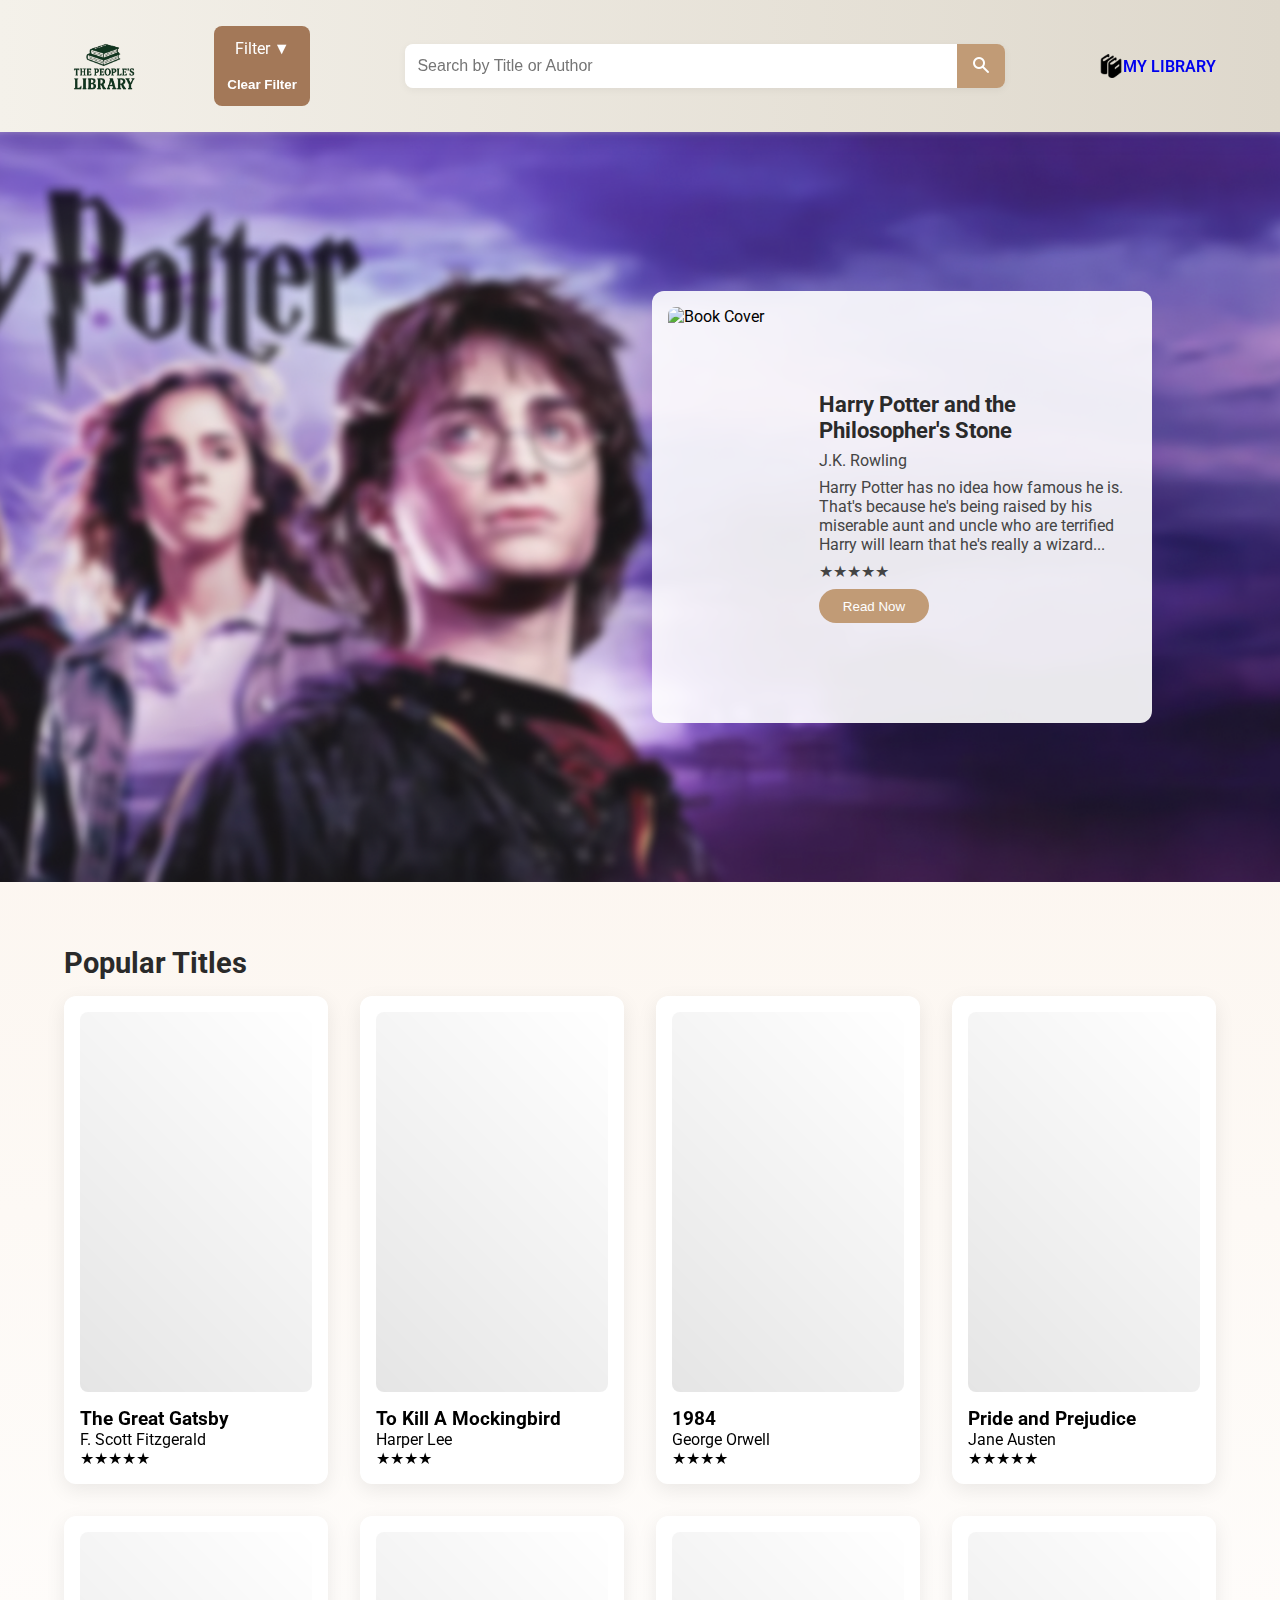
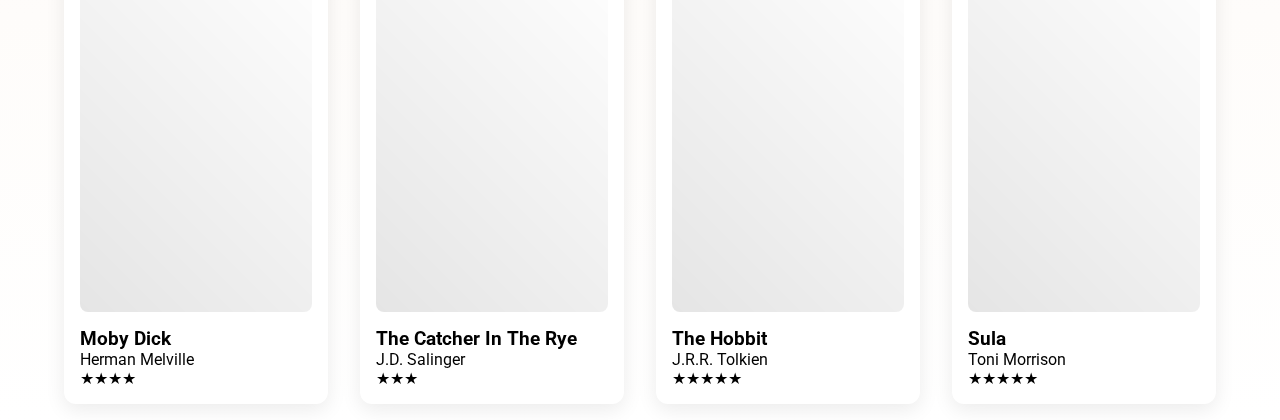
==== commit 96617551: "Filtering implemented" ====
--- a/index.html
+++ b/index.html
@@ -2,73 +2,78 @@
 <html lang="en">
 
 <head>
-    <meta charset="UTF-8">
-    <meta name="viewport" content="width=device-width, initial-scale=1.0">
+    <meta charset="UTF-8" />
+    <meta name="viewport" content="width=device-width, initial-scale=1.0" />
     <title>Modern Bookstore</title>
-    <link href="https://fonts.googleapis.com/css2?family=Roboto:wght@300;400;700&display=swap" rel="stylesheet">
-    <link href="style.css" rel="stylesheet">
+    <link href="https://fonts.googleapis.com/css2?family=Roboto:wght@300;400;700&display=swap" rel="stylesheet" />
+    <link href="style.css" rel="stylesheet" />
 </head>
 
 <body>
     <header>
         <div class="navbar">
             <a href="index.html">
-                <img src="images/peoples_logo.png" alt="Logo" class="logo">
+                <img src="images/peoples_logo.png" alt="Logo" class="logo" />
             </a>
 
             <nav>
-                <ul>
-                  <li>
-                    <a href="#">Filter ▼</a>
+                <ul style="display: flex; align-items: center; gap: 1rem;">
+                    <li style="position: relative;">
+                        <a href="#">Filter ▼</a>
                         <ul class="dropdown">
-                        <li><a href="#">★★★★★</a></li>
-                        <li><a href="#">★★★★</a></li>
-                        <li><a href="#">★★★</a></li>
-                        <li><a href="#">★★</a></li>
-                        <li><a href="#">★</a></li>
-                    </ul>
-                  </li>
+                            <li><a href="#" data-rating="5">★★★★★</a></li>
+                            <li><a href="#" data-rating="4">★★★★</a></li>
+                            <li><a href="#" data-rating="3">★★★</a></li>
+                            <li><a href="#" data-rating="2">★★</a></li>
+                            <li><a href="#" data-rating="1">★</a></li>
+                        </ul>
+                    </li>
+                    <li>
+                        <button id="clearFilterBtn"
+                            style="background: none; border: none; color: white; font-weight: bold; cursor: pointer;">
+                            Clear Filter
+                        </button>
+                    </li>
                 </ul>
             </nav>
 
             <div class="search-container">
-                <input type="text" id="searchInput" placeholder="Search by Title or Author"
-                    class="search-bar">
+                <input type="text" id="searchInput" placeholder="Search by Title or Author" class="search-bar" />
                 <button class="search-btn" id="searchBtn" type="button">
-                    <img src="images/magnifying_glass.png" alt="Search">
+                    <img src="images/magnifying_glass.png" alt="Search" />
                 </button>
             </div>
 
             <a href="my-library.html" class="nav-buttons">
-                <img src="images/books.png" alt="My Library">
+                <img src="images/books.png" alt="My Library" />
                 <span>MY LIBRARY</span>
             </a>
         </div>
     </header>
 
-
     <div class="top-image-banner" id="topBanner">
-        <img src="images/Harry_potter.png" alt="Banner Image">
-
+        <img src="images/Harry_potter.png" alt="Banner Image" />
         <div class="banner-content">
             <img src="https://m.media-amazon.com/images/I/81q77Q39nEL.jpg" style="height: 400px" alt="Book Cover"
-                class="banner-book">
-
+                class="banner-book" />
             <div class="banner-text">
                 <h2>Harry Potter and the Philosopher's Stone</h2>
                 <p>J.K. Rowling</p>
-                <p>Harry Potter has no idea how famous he is. That's because he's being raised by his miserable aunt and
-                    uncle who are terrified Harry will learn that he's really a wizard...</p>
+                <p>
+                    Harry Potter has no idea how famous he is. That's because he's being
+                    raised by his miserable aunt and uncle who are terrified Harry will
+                    learn that he's really a wizard...
+                </p>
                 <p>★★★★★</p>
                 <button class="read-btn">Read Now</button>
             </div>
         </div>
     </div>
 
-
     <h2 class="section-header">Popular Titles</h2>
 
     <div class="book-grid">
+        <!-- All book cards remain unchanged -->
         <div class="book-card" data-title="The Great Gatsby F. Scott Fitzgerald">
             <div class="book-cover"
                 style="background-image: url('https://images.squarespace-cdn.com/content/51c20371e4b09c37644d200e/1533844677260-1I3RXCYBU8INXCAB8MP1/GATSBYORIGINALCOVERART-facebook.jpg?format=1500w&content-type=image%2Fjpeg')">
@@ -130,24 +135,22 @@
         </div>
     </div>
 
-    </div>
-
     <script>
         const searchInput = document.getElementById('searchInput');
         const searchBtn = document.getElementById('searchBtn');
         const bookCards = document.querySelectorAll('.book-card');
         const topBanner = document.getElementById('topBanner');
+        const ratingLinks = document.querySelectorAll('.dropdown a');
+        const clearFilterBtn = document.getElementById('clearFilterBtn');
 
         function filterBooks() {
             const query = searchInput.value.toLowerCase().trim();
-
             bookCards.forEach(card => {
                 const title = card.getAttribute('data-title').toLowerCase();
                 card.style.display = title.includes(query) ? 'block' : 'none';
             });
         }
 
-        // Hide/show banner based on search input
         searchInput.addEventListener('input', () => {
             if (searchInput.value.trim() !== '') {
                 topBanner.style.display = 'none';
@@ -161,8 +164,28 @@
         });
 
         searchBtn.addEventListener('click', filterBooks);
+
+        ratingLinks.forEach(link => {
+            link.addEventListener('click', (e) => {
+                e.preventDefault();
+                const rating = link.getAttribute('data-rating');
+                topBanner.style.display = 'none';
+                bookCards.forEach(card => {
+                    const stars = card.querySelector('p:last-of-type')?.textContent || "";
+                    const numStars = stars.length;
+                    card.style.display = (numStars === parseInt(rating)) ? 'block' : 'none';
+                });
+            });
+        });
+
+        clearFilterBtn.addEventListener('click', () => {
+            searchInput.value = '';
+            topBanner.style.display = 'block';
+            bookCards.forEach(card => {
+                card.style.display = 'block';
+            });
+        });
     </script>
-
 </body>
 
 </html>--- a/style.css
+++ b/style.css
@@ -348,7 +348,7 @@
 }
 
 .read-btn:hover {
-  background: #a37858;
+  background: #a37856;
 }
 
 @media (max-width: 768px) {
@@ -365,4 +365,4 @@
   .ad-content img {
     width: 100%;
   }
-}
+}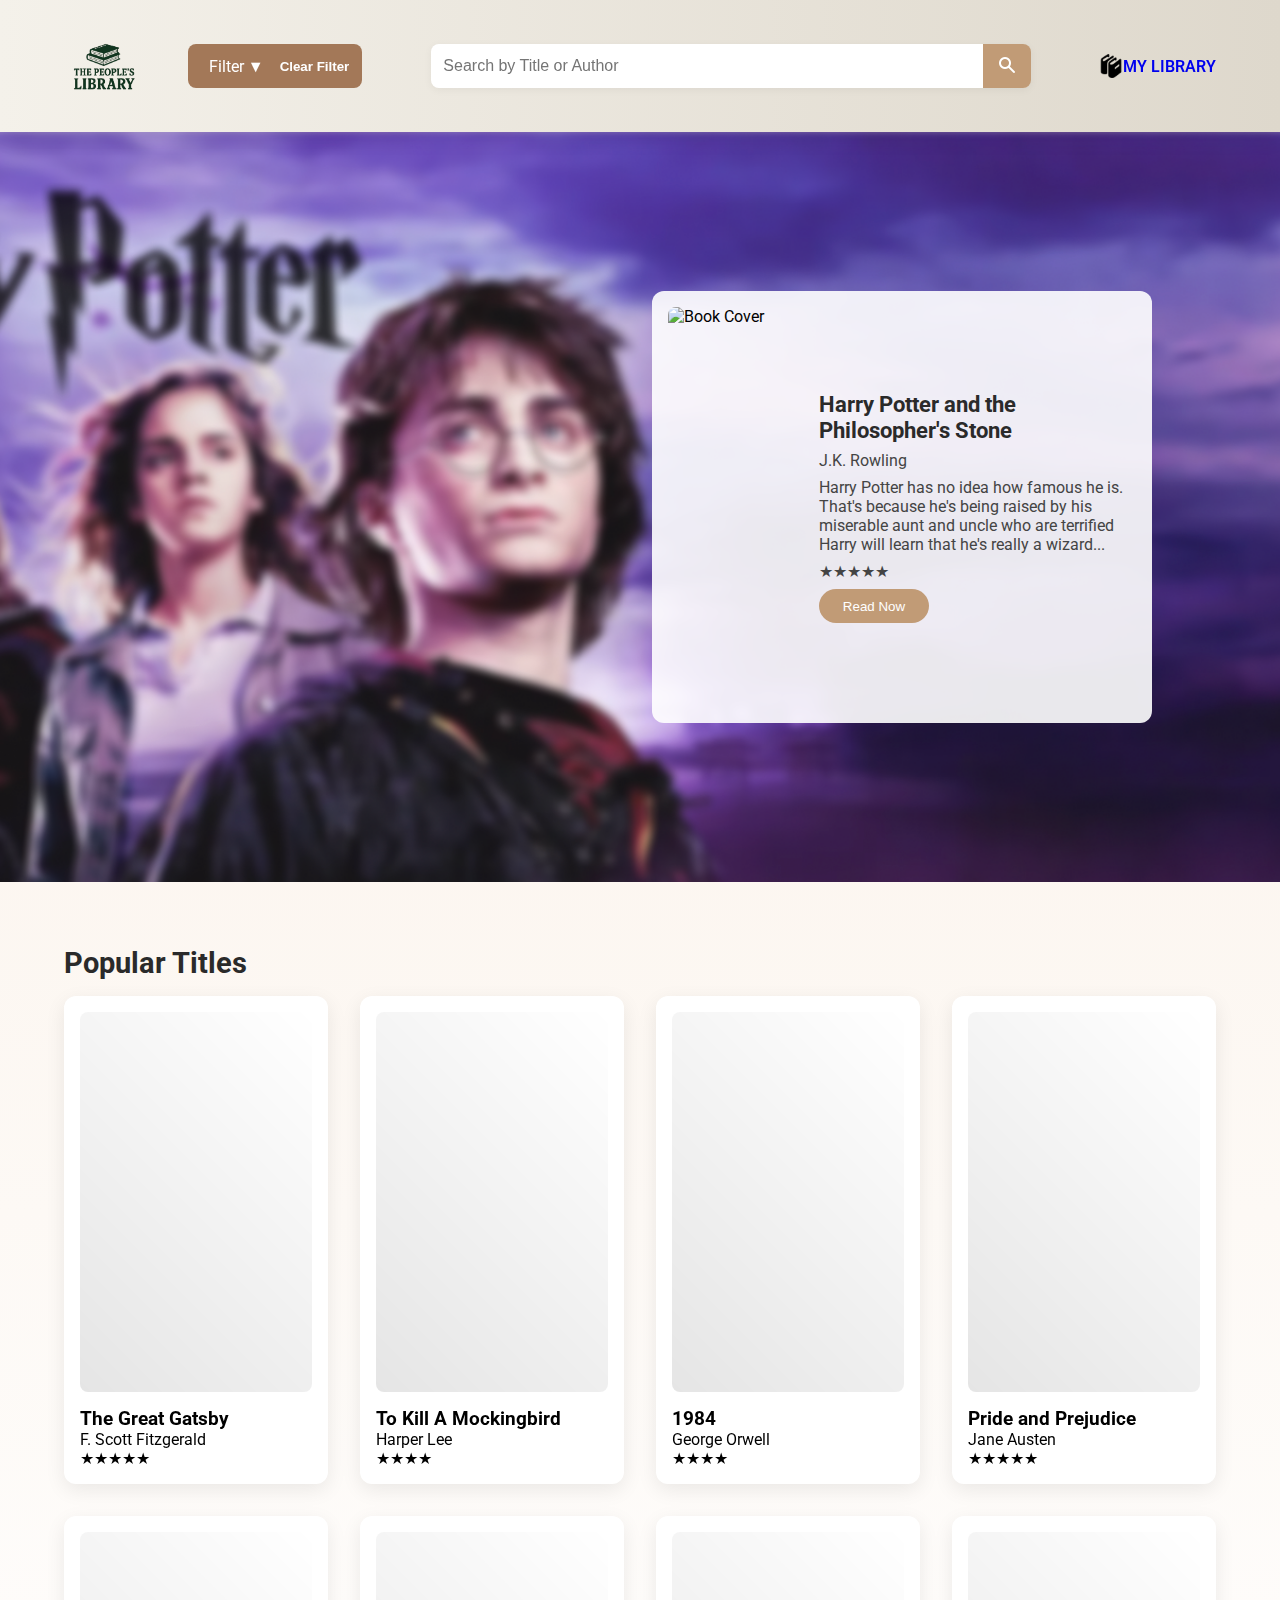
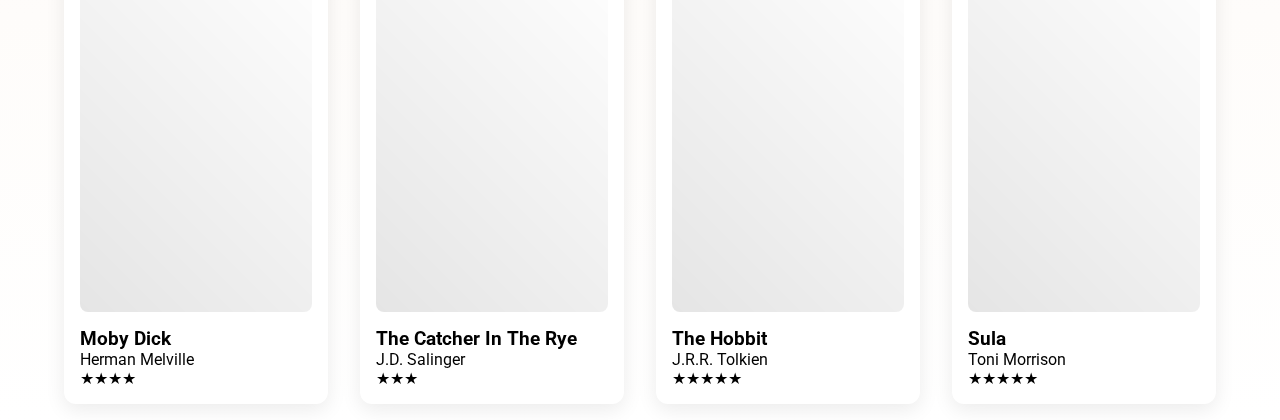
==== commit a5924c67: "filter/clear button alignment:" ====
--- a/index.html
+++ b/index.html
@@ -17,18 +17,18 @@
             </a>
 
             <nav>
-                <ul style="display: flex; align-items: center; gap: 1rem;">
-                    <li style="position: relative;">
-                        <a href="#">Filter ▼</a>
-                        <ul class="dropdown">
-                            <li><a href="#" data-rating="5">★★★★★</a></li>
-                            <li><a href="#" data-rating="4">★★★★</a></li>
-                            <li><a href="#" data-rating="3">★★★</a></li>
-                            <li><a href="#" data-rating="2">★★</a></li>
-                            <li><a href="#" data-rating="1">★</a></li>
-                        </ul>
-                    </li>
-                    <li>
+                <ul style="display: flex; align-items: center; gap: 1rem; position: relative">
+                    <li style="display: flex; align-items: center; gap: 0.5rem;">
+                        <div style="position: relative;">
+                            <a href="#">Filter ▼</a>
+                            <ul class="dropdown">
+                                <li><a href="#" data-rating="5">★★★★★</a></li>
+                                <li><a href="#" data-rating="4">★★★★</a></li>
+                                <li><a href="#" data-rating="3">★★★</a></li>
+                                <li><a href="#" data-rating="2">★★</a></li>
+                                <li><a href="#" data-rating="1">★</a></li>
+                            </ul>
+                        </div>
                         <button id="clearFilterBtn"
                             style="background: none; border: none; color: white; font-weight: bold; cursor: pointer;">
                             Clear Filter
--- a/style.css
+++ b/style.css
@@ -37,6 +37,7 @@
 
 nav ul {
   display: flex;
+  align-items: center;
   justify-content: center;
   list-style: none;
   gap: 2rem;
@@ -307,6 +308,10 @@
   border-radius: 8px;
 }
 
+.clearFilterBtn {
+  font-family: 'Roboto', sans-serif;
+}
+
 .banner-content {
   position: absolute;
   top: 50%;
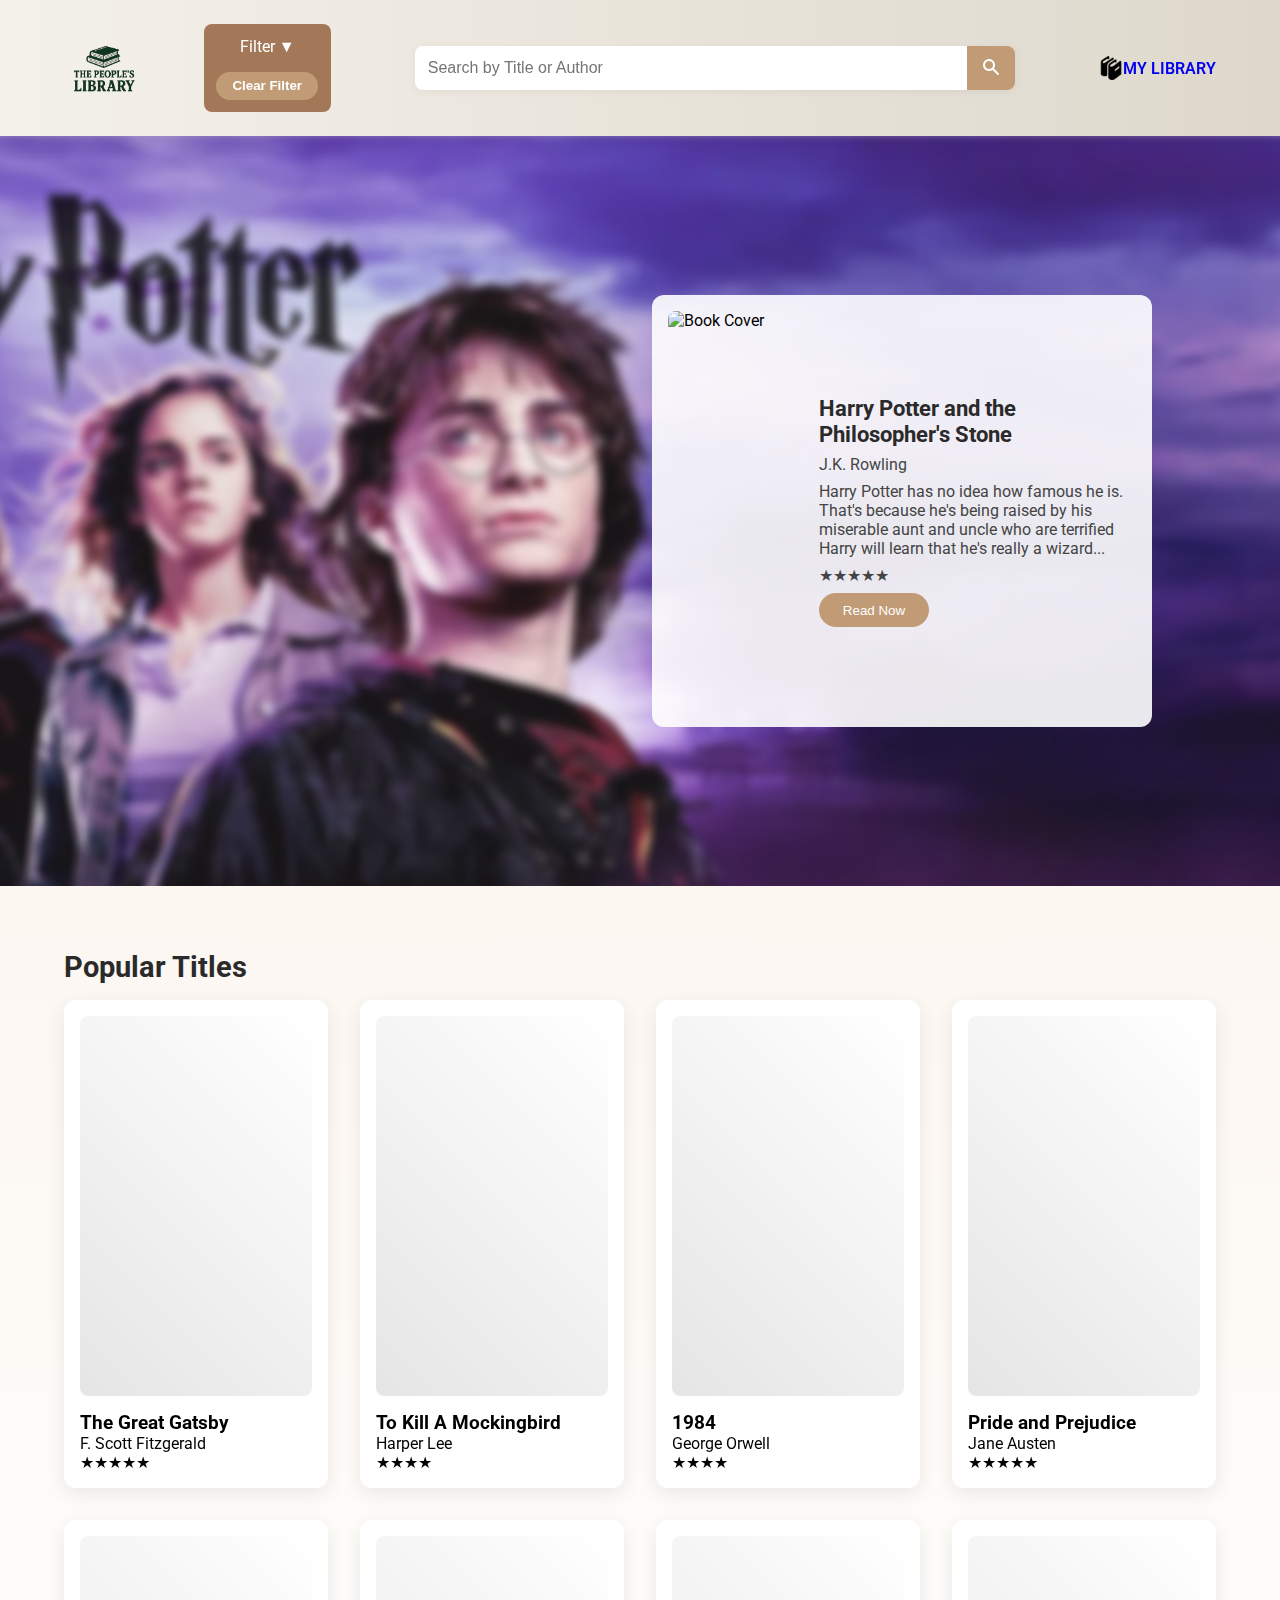
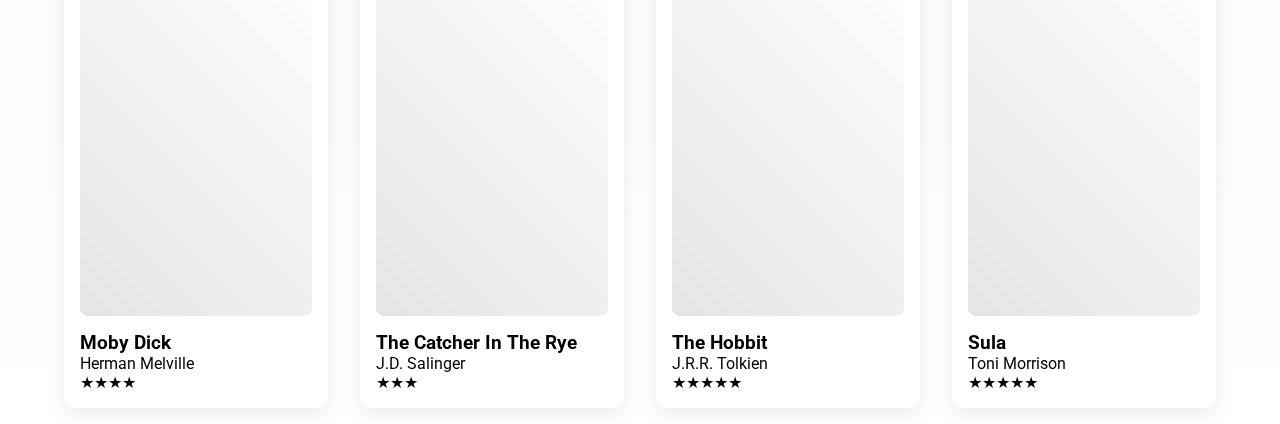
==== commit 82238095: "Separated clear button" ====
--- a/index.html
+++ b/index.html
@@ -16,26 +16,29 @@
                 <img src="images/peoples_logo.png" alt="Logo" class="logo" />
             </a>
 
-            <nav>
-                <ul style="display: flex; align-items: center; gap: 1rem; position: relative">
-                    <li style="display: flex; align-items: center; gap: 0.5rem;">
-                        <div style="position: relative;">
-                            <a href="#">Filter ▼</a>
-                            <ul class="dropdown">
-                                <li><a href="#" data-rating="5">★★★★★</a></li>
-                                <li><a href="#" data-rating="4">★★★★</a></li>
-                                <li><a href="#" data-rating="3">★★★</a></li>
-                                <li><a href="#" data-rating="2">★★</a></li>
-                                <li><a href="#" data-rating="1">★</a></li>
-                            </ul>
-                        </div>
-                        <button id="clearFilterBtn"
-                            style="background: none; border: none; color: white; font-weight: bold; cursor: pointer;">
-                            Clear Filter
-                        </button>
-                    </li>
+            
+<nav>
+    <ul style="display: flex; align-items: center; gap: 1rem; position: relative">
+        <li>
+            <div style="position: relative;">
+                <a href="#">Filter ▼</a>
+                <ul class="dropdown">
+                    <li><a href="#" data-rating="5">★★★★★</a></li>
+                    <li><a href="#" data-rating="4">★★★★</a></li>
+                    <li><a href="#" data-rating="3">★★★</a></li>
+                    <li><a href="#" data-rating="2">★★</a></li>
+                    <li><a href="#" data-rating="1">★</a></li>
                 </ul>
-            </nav>
+            </div>
+        </li>
+        <li>
+            <button id="clearFilterBtn" class="clear-filter-btn">
+                Clear Filter
+            </button>
+        </li>
+    </ul>
+</nav>
+
 
             <div class="search-container">
                 <input type="text" id="searchInput" placeholder="Search by Title or Author" class="search-bar" />
--- a/style.css
+++ b/style.css
@@ -26,8 +26,13 @@
 }
 
 @keyframes headerSlide {
-  from { transform: translateY(-100%); }
-  to { transform: translateY(0); }
+  from {
+    transform: translateY(-100%);
+  }
+
+  to {
+    transform: translateY(0);
+  }
 }
 
 /* Navbar */
@@ -118,7 +123,7 @@
   background: white;
   border-radius: 12px;
   padding: 1.0rem;
-  box-shadow: 0 6px 20px rgba(0,0,0,0.08);
+  box-shadow: 0 6px 20px rgba(0, 0, 0, 0.08);
   transition: var(--transition);
   cursor: pointer;
   transform-style: preserve-3d;
@@ -126,7 +131,7 @@
 
 .book-card:hover {
   transform: translateY(-10px) rotateX(5deg) rotateY(5deg);
-  box-shadow: 0 12px 30px rgba(0,0,0,0.15);
+  box-shadow: 0 12px 30px rgba(0, 0, 0, 0.15);
 }
 
 .book-cover {
@@ -146,12 +151,12 @@
   left: 0;
   width: 100%;
   height: 100%;
-  background: linear-gradient(45deg, rgba(0,0,0,0.1) 0%, transparent 100%);
+  background: linear-gradient(45deg, rgba(0, 0, 0, 0.1) 0%, transparent 100%);
   transition: var(--transition);
 }
 
 .book-card:hover .book-cover::after {
-  background: linear-gradient(45deg, rgba(0,0,0,0.05) 0%, transparent 100%);
+  background: linear-gradient(45deg, rgba(0, 0, 0, 0.05) 0%, transparent 100%);
 }
 
 .book-ad {
@@ -167,7 +172,7 @@
   background: white;
   border-radius: 16px;
   padding: 2rem;
-  box-shadow: 0 6px 20px rgba(0,0,0,0.1);
+  box-shadow: 0 6px 20px rgba(0, 0, 0, 0.1);
   overflow: hidden;
   animation: fadeIn 1.2s ease-in-out;
 }
@@ -205,8 +210,15 @@
 }
 
 @keyframes fadeIn {
-  from { opacity: 0; transform: translateY(20px); }
-  to { opacity: 1; transform: translateY(0); }
+  from {
+    opacity: 0;
+    transform: translateY(20px);
+  }
+
+  to {
+    opacity: 1;
+    transform: translateY(0);
+  }
 }
 
 .top-image-banner {
@@ -255,7 +267,7 @@
   display: flex;
   border-radius: 8px;
   overflow: hidden;
-  box-shadow: 0 2px 8px rgba(0,0,0,0.05);
+  box-shadow: 0 2px 8px rgba(0, 0, 0, 0.05);
 }
 
 .search-bar {
@@ -370,4 +382,19 @@
   .ad-content img {
     width: 100%;
   }
+}
+
+.clear-filter-btn {
+  background: var(--accent);
+  color: white;
+  border: none;
+  border-radius: 50px;
+  padding: 0.4rem 1rem;
+  font-weight: bold;
+  cursor: pointer;
+  transition: background-color 0.3s ease;
+}
+
+.clear-filter-btn:hover {
+  background-color: #9f7a59;
 }